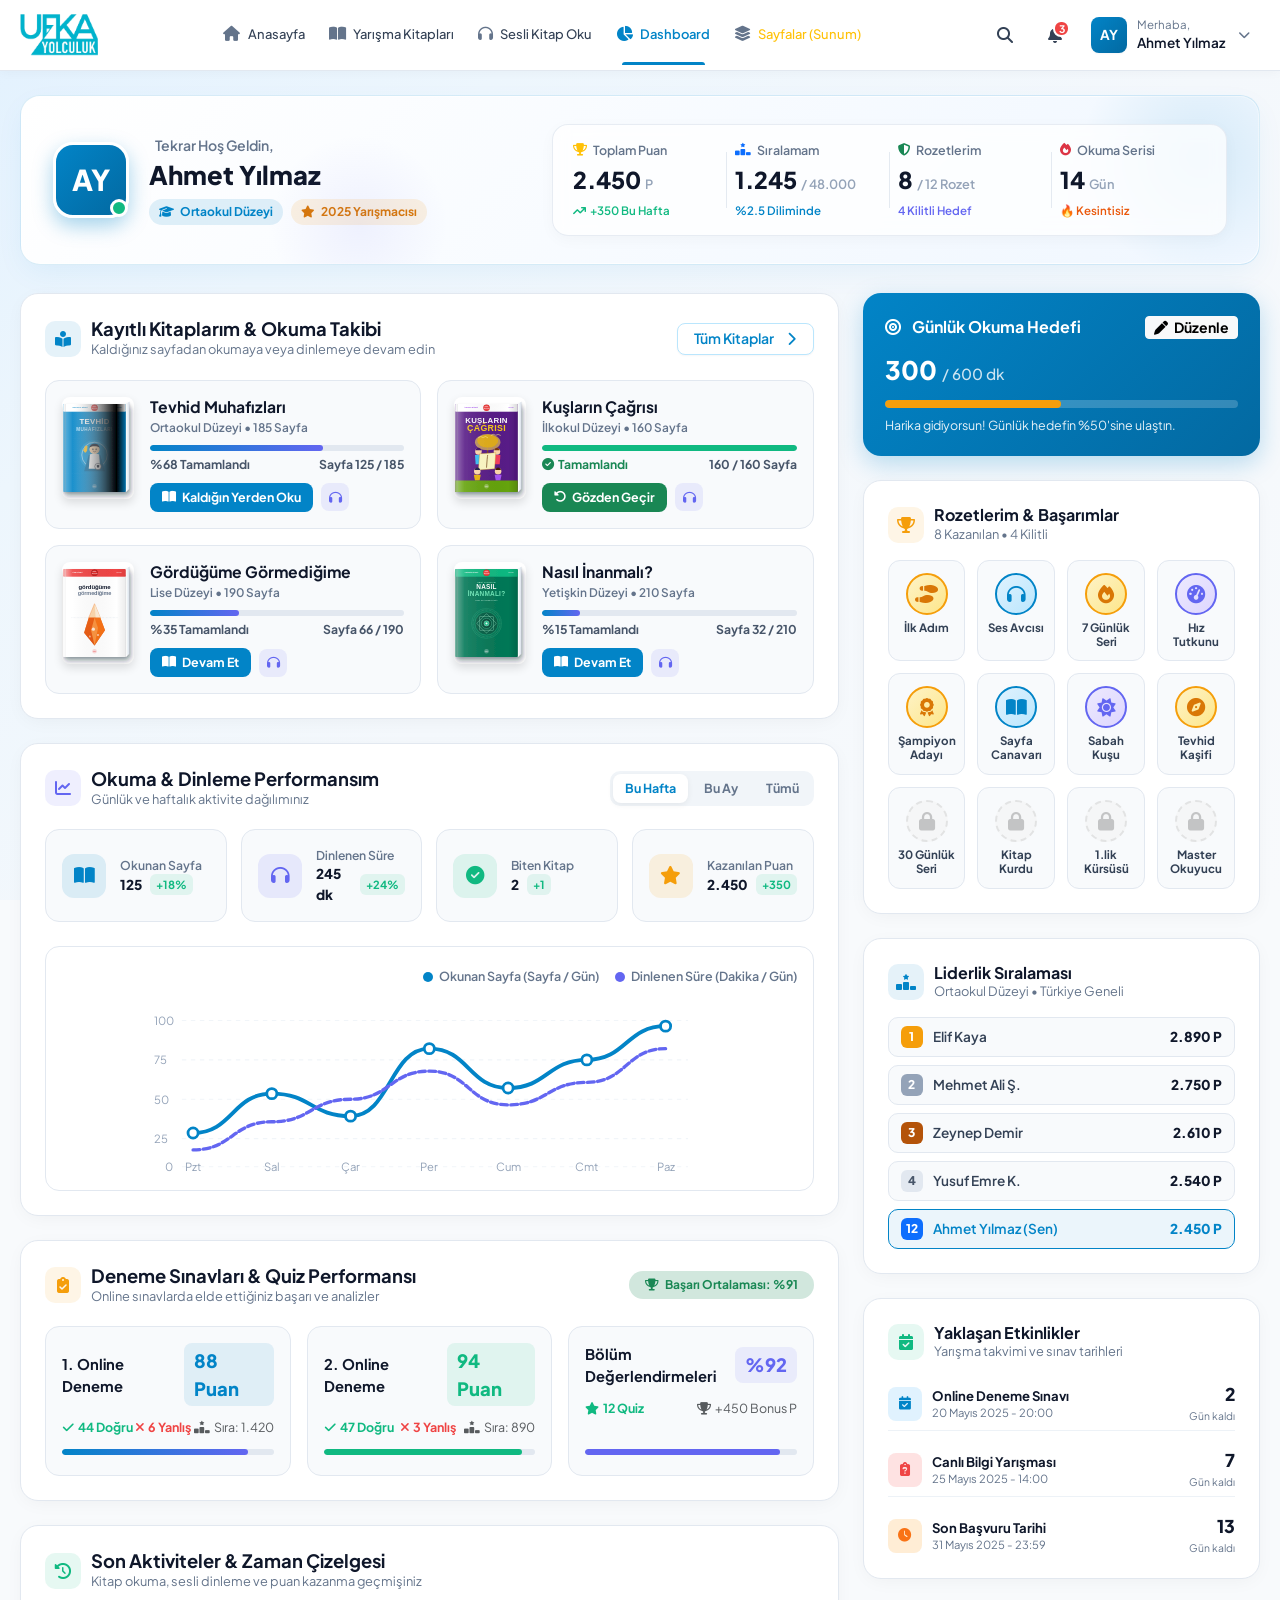
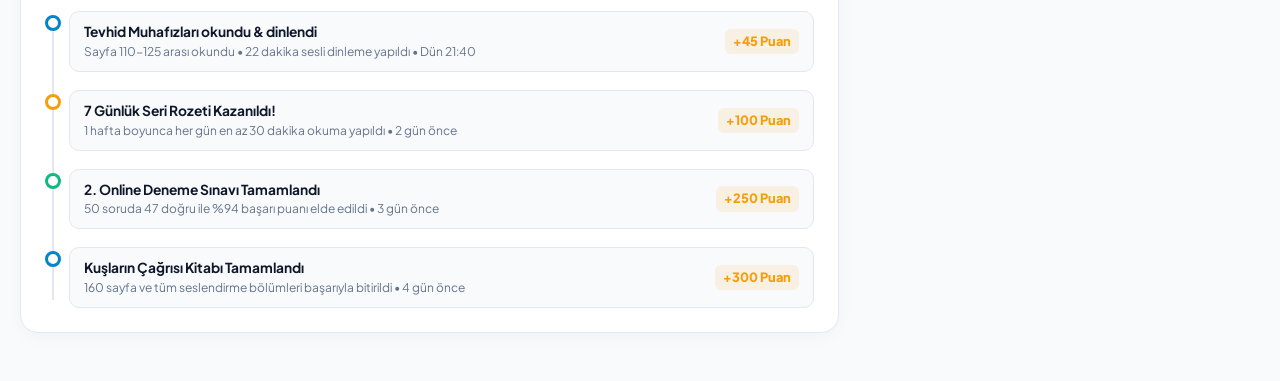
==== dashboard.html @ a6db09f2 "feat: Ufka Yolculuk Kitap Okuma ve Sinav Portali Initial Commit" ====
<!DOCTYPE html>
<html lang="tr">

<head>
  <meta charset="UTF-8">
  <meta name="viewport" content="width=device-width, initial-scale=1.0">
  <title>Üye Dashboard & Okuma İstatistikleri - Ufka Yolculuk</title>
  <meta name="description"
    content="Ufka Yolculuk kişisel okuma istatistikleri, kitap ilerlemeleri, sesli dinleme süreleri, rozetler ve sınav sonuçları paneli.">

  <!-- Google Fonts: Plus Jakarta Sans -->
  <link rel="preconnect" href="https://fonts.googleapis.com">
  <link rel="preconnect" href="https://fonts.gstatic.com" crossorigin>
  <link
    href="https://fonts.googleapis.com/css2?family=Plus+Jakarta+Sans:ital,wght@0,300;0,400;0,500;0,600;0,700;0,800;1,400;1,600;1,700&display=swap"
    rel="stylesheet">

  <!-- Bootstrap 5.3 CSS -->
  <link rel="stylesheet" href="assets/css/bootstrap.min.css">

  <!-- Font Awesome 6 Pro/Free -->
  <link rel="stylesheet" href="assets/vendor/fontawesome/css/all.min.css">

  <!-- Ana Stil & Dashboard Özel Stili -->
  <link rel="stylesheet" href="assets/css/style.css?v=3.5">
  <link rel="stylesheet" href="assets/css/dashboard.css?v=3.5">
</head>

<body class="dashboard-body">

  <!-- =========================================================================
       Üst Navigasyon Menüsü (Header / Navbar)
       ========================================================================= -->
  <header class="portal-navbar">
    <div class="container-portal">
      <div class="d-flex align-items-center justify-content-between">

        <!-- Sol: Logo -->
        <a href="home.html" class="brand-logo-wrap" title="Ufka Yolculuk Anasayfa">
          <img src="assets/images/logo.png" alt="Ufka Yolculuk Logo" class="brand-logo-img">
        </a>

        <!-- Orta: Ana Menü Linkleri -->
        <nav class="d-none d-lg-block">
          <ul class="nav-menu-list">
            <li class="nav-menu-item">
              <a href="home.html" class="nav-link-custom">
                <i class="fa-solid fa-house"></i>
                <span>Anasayfa</span>
              </a>
            </li>
            <li class="nav-menu-item">
              <a href="kitaplar.html" class="nav-link-custom">
                <i class="fa-solid fa-book-open"></i>
                <span>Yarışma Kitapları</span>
              </a>
            </li>
            <li class="nav-menu-item">
              <a href="kitap-oku.html?book=tevhid-muhafizlari&page=5" class="nav-link-custom">
                <i class="fa-solid fa-headphones"></i>
                <span>Sesli Kitap Oku</span>
              </a>
            </li>
            <li class="nav-menu-item">
              <a href="dashboard.html" class="nav-link-custom active">
                <i class="fa-solid fa-chart-pie"></i>
                <span>Dashboard</span>
              </a>
            </li>
            <li class="nav-menu-item">
              <a href="index.html" class="nav-link-custom text-warning">
                <i class="fa-solid fa-layer-group"></i>
                <span>Sayfalar (Sunum)</span>
              </a>
            </li>
          </ul>
        </nav>

        <!-- Sağ: Arama, Bildirim ve Kullanıcı Dropdown Menüleri -->
        <div class="nav-actions">
          <button type="button" class="icon-action-btn" id="navSearchTrigger" title="Arama Yap (Ctrl+K)" aria-expanded="false">
            <i class="fa-solid fa-magnifying-glass"></i>
          </button>

          <!-- Bildirimler Açılır Menüsü -->
          <div class="nav-dropdown-wrapper" id="notifDropdownWrap">
            <button type="button" class="icon-action-btn" id="notificationBtn" title="Bildirimler"
              aria-expanded="false">
              <i class="fa-solid fa-bell"></i>
              <span class="notification-badge" id="notifCountBadge">3</span>
            </button>

            <div class="portal-popover-menu notif-popover-menu" id="notifDropdownMenu">
              <div class="popover-header">
                <div class="d-flex align-items-center gap-2">
                  <span class="popover-title">Bildirimler</span>
                  <span class="badge-popover-count" id="notifUnreadPill">3 Yeni</span>
                </div>
                <button type="button" class="btn-popover-text" id="markAllNotifsRead">Tümünü Okundu Say</button>
              </div>

              <div class="popover-body-scroll">
                <div class="notif-item-row unread">
                  <div class="notif-item-icon bg-primary-subtle text-primary">
                    <i class="fa-solid fa-headphones"></i>
                  </div>
                  <div class="notif-item-content">
                    <div class="notif-item-title">Yeni Sesli Kitap Eklendi</div>
                    <div class="notif-item-text">"Tevhid Muhafızları" 163MB tam sesli okuması hazırlandı.</div>
                    <div class="notif-item-time"><i class="fa-regular fa-clock me-1"></i>10 dakika önce</div>
                  </div>
                  <div class="notif-unread-dot"></div>
                </div>

                <div class="notif-item-row unread">
                  <div class="notif-item-icon bg-warning-subtle text-warning">
                    <i class="fa-solid fa-trophy"></i>
                  </div>
                  <div class="notif-item-content">
                    <div class="notif-item-title">Tebrikler! Rozet Kazandınız</div>
                    <div class="notif-item-text">7 Günlük Okuma Serisi tamamlandı (+100 Puan).</div>
                    <div class="notif-item-time"><i class="fa-regular fa-clock me-1"></i>2 saat önce</div>
                  </div>
                  <div class="notif-unread-dot"></div>
                </div>

                <div class="notif-item-row unread">
                  <div class="notif-item-icon bg-success-subtle text-success">
                    <i class="fa-solid fa-calendar-check"></i>
                  </div>
                  <div class="notif-item-content">
                    <div class="notif-item-title">Deneme Sınavı Hatırlatması</div>
                    <div class="notif-item-text">Online deneme sınavına 2 gün kaldı!</div>
                    <div class="notif-item-time"><i class="fa-regular fa-clock me-1"></i>1 gün önce</div>
                  </div>
                  <div class="notif-unread-dot"></div>
                </div>
              </div>

              <div class="popover-footer">
                <a href="#" class="popover-footer-link">
                  <span>Tüm Bildirimleri Görüntüle</span>
                  <i class="fa-solid fa-chevron-right ms-1"></i>
                </a>
              </div>
            </div>
          </div>

          <!-- Kullanıcı Profil Menüsü -->
          <div class="nav-dropdown-wrapper" id="userProfileDropdownWrap">
            <button type="button" class="user-nav-dropdown cursor-pointer" id="userNavDropdownBtn"
              title="Kullanıcı Menüsü" aria-expanded="false">
              <div class="user-initial-avatar" title="Ahmet Yılmaz">AY</div>
              <div class="user-nav-text d-none d-sm-block">
                <span class="user-nav-greeting">Merhaba,</span>
                <span class="user-nav-name">Ahmet Yılmaz</span>
              </div>
              <i class="fa-solid fa-chevron-down user-nav-chevron ms-1 d-none d-sm-inline-block"></i>
            </button>

            <div class="portal-popover-menu profile-popover-menu" id="userProfileDropdownMenu">
              <div class="profile-popover-header">
                <div class="user-avatar-large user-initial-avatar"
                  style="width: 44px; height: 44px; min-width: 44px; font-size: 1rem; background: linear-gradient(135deg, #0284c7 0%, #0369a1 100%);">
                  AY</div>
                <div class="profile-popover-user-info">
                  <div class="profile-popover-name">Ahmet Yılmaz</div>
                  <div class="profile-popover-email">ahmet.yilmaz@ufkayolculuk.com</div>
                  <span class="badge bg-primary-subtle text-primary rounded-pill mt-1"
                    style="font-size: 0.65rem; font-weight: 700; padding: 0.2rem 0.55rem;">Katılımcı (2025)</span>
                </div>
              </div>

              <div class="popover-divider"></div>

              <div class="profile-popover-menu-list">
                <a href="dashboard.html" class="profile-menu-item active">
                  <i class="fa-solid fa-chart-pie menu-icon text-primary"></i>
                  <span>İstatistiklerim & Dashboard</span>
                </a>
                <a href="#rozetler" class="profile-menu-item">
                  <i class="fa-solid fa-trophy menu-icon text-warning"></i>
                  <span>Puanlarım & Rozetlerim</span>
                  <span class="badge bg-warning-subtle text-dark ms-auto"
                    style="font-size: 0.68rem; font-weight: 700;">2.450 P</span>
                </a>
                <a href="index.html#kitaplar" class="profile-menu-item">
                  <i class="fa-solid fa-bookmark menu-icon text-primary"></i>
                  <span>Kayıtlı Kitaplar</span>
                </a>
                <a href="#" class="profile-menu-item">
                  <i class="fa-solid fa-gear menu-icon"></i>
                  <span>Hesap Ayarları</span>
                </a>
              </div>

              <div class="popover-divider"></div>

              <a href="#" class="profile-menu-item logout-item text-danger">
                <i class="fa-solid fa-arrow-right-from-bracket menu-icon text-danger"></i>
                <span>Çıkış Yap</span>
              </a>
            </div>
          </div>

        </div>

      </div>
    </div>
  </header>

  <!-- =========================================================================
       Dashboard Ana Gövde
       ========================================================================= -->
  <main class="py-4">
    <div class="container-portal">

      <!-- 1. Hero Profil Karşılama Kartı -->
      <section class="dashboard-hero-card">
        <div class="row align-items-center g-4">

          <!-- Sol: Kullanıcı Profil Başlığı -->
          <div class="col-lg-5">
            <div class="dash-user-profile-wrap">
              <div class="dash-avatar-large">
                <span>AY</span>
                <span class="dash-avatar-online-dot" title="Aktif Kullanıcı"></span>
              </div>
              <div class="dash-user-titles">
                <span class="dash-user-greeting">
                  <i class="fa-regular fa-hand-wave text-warning"></i>
                  <span>Tekrar Hoş Geldin,</span>
                </span>
                <h1 class="dash-user-name">Ahmet Yılmaz</h1>
                <div class="dash-user-tags-row">
                  <span class="dash-tag-pill blue">
                    <i class="fa-solid fa-graduation-cap me-1"></i> Ortaokul Düzeyi
                  </span>
                  <span class="dash-tag-pill gold">
                    <i class="fa-solid fa-star me-1"></i> 2025 Yarışmacısı
                  </span>
                </div>
              </div>
            </div>
          </div>

          <!-- Sağ: 4'lü Hızlı Skor Kartı -->
          <div class="col-lg-7">
            <div class="dash-quick-scores-row">

              <!-- Puanım -->
              <div class="dash-score-cell">
                <span class="dash-score-label">
                  <i class="fa-solid fa-trophy text-warning"></i> Toplam Puan
                </span>
                <div class="dash-score-value">
                  <span>2.450</span> <span class="score-unit">P</span>
                </div>
                <span class="dash-score-sub"><i class="fa-solid fa-arrow-trend-up me-1"></i>+350 Bu Hafta</span>
              </div>

              <!-- Sıralamam -->
              <div class="dash-score-cell">
                <span class="dash-score-label">
                  <i class="fa-solid fa-ranking-star text-primary"></i> Sıralamam
                </span>
                <div class="dash-score-value">
                  <span>1.245</span> <span class="score-unit">/ 48.000</span>
                </div>
                <span class="dash-score-sub" style="color: #0284c7;">%2.5 Diliminde</span>
              </div>

              <!-- Rozetlerim -->
              <div class="dash-score-cell">
                <span class="dash-score-label">
                  <i class="fa-solid fa-shield-halved text-success"></i> Rozetlerim
                </span>
                <div class="dash-score-value">
                  <span>8</span> <span class="score-unit">/ 12 Rozet</span>
                </div>
                <span class="dash-score-sub" style="color: #6366f1;">4 Kilitli Hedef</span>
              </div>

              <!-- Günlük Seri -->
              <div class="dash-score-cell">
                <span class="dash-score-label">
                  <i class="fa-solid fa-fire text-danger"></i> Okuma Serisi
                </span>
                <div class="dash-score-value">
                  <span>14</span> <span class="score-unit">Gün</span>
                </div>
                <span class="dash-score-sub" style="color: #ea580c;">🔥 Kesintisiz</span>
              </div>

            </div>
          </div>

        </div>
      </section>

      <!-- 2. İki Sütunlu Dashboard Grid Düzeni -->
      <div class="row g-4">

        <!-- =====================================================================
             SOL SÜTUN: Kitap İlerlemeleri, Detaylı Aktivite Grafiği, Sınav Sonuçları
             ===================================================================== -->
        <div class="col-lg-8">

          <!-- 1. Devam Eden Kitaplarım & İlerleme Takibi -->
          <section class="dashboard-card">
            <div class="dash-card-header">
              <div class="dash-card-title-wrap">
                <div class="dash-card-icon blue">
                  <i class="fa-solid fa-book-open-reader"></i>
                </div>
                <div>
                  <h2 class="dash-card-heading">Kayıtlı Kitaplarım & Okuma Takibi</h2>
                  <p class="dash-card-sub">Kaldığınız sayfadan okumaya veya dinlemeye devam edin</p>
                </div>
              </div>
              <a href="index.html#kitaplar" class="btn-outline-hero py-1 px-3 fs-7">
                <span>Tüm Kitaplar</span>
                <i class="fa-solid fa-chevron-right ms-1"></i>
              </a>
            </div>

            <div class="dash-books-grid">

              <!-- Kitap 1: Tevhid Muhafızları (Aktif & Devam Ediyor) -->
              <div class="dash-book-progress-card">
                <div class="dash-book-cover-wrap">
                  <img src="assets/images/books/book-tevhid-muhafizlari.svg" alt="Tevhid Muhafızları">
                </div>
                <div class="dash-book-details">
                  <div>
                    <h3 class="dash-book-title">Tevhid Muhafızları</h3>
                    <div class="dash-book-level">Ortaokul Düzeyi • 185 Sayfa</div>
                  </div>
                  <div>
                    <div class="dash-book-progress-track">
                      <div class="dash-book-progress-fill" style="width: 68%;"></div>
                    </div>
                    <div class="dash-book-progress-meta">
                      <span>%68 Tamamlandı</span>
                      <span>Sayfa 125 / 185</span>
                    </div>
                    <div class="dash-book-actions-row">
                      <a href="kitap-oku.html?book=tevhid-muhafizlari&page=125" class="btn-dash-read"
                        title="Kaldığın Yerden Oku">
                        <i class="fa-solid fa-book-open"></i> <span>Kaldığın Yerden Oku</span>
                      </a>
                      <a href="kitap-oku.html?book=tevhid-muhafizlari&page=125" class="btn-dash-listen"
                        title="Sesli Dinle">
                        <i class="fa-solid fa-headphones"></i>
                      </a>
                    </div>
                  </div>
                </div>
              </div>

              <!-- Kitap 2: Kuşların Çağrısı (Tamamlandı) -->
              <div class="dash-book-progress-card">
                <div class="dash-book-cover-wrap">
                  <img src="assets/images/books/book-kuslarin-cagrisi.svg" alt="Kuşların Çağrısı">
                </div>
                <div class="dash-book-details">
                  <div>
                    <h3 class="dash-book-title">Kuşların Çağrısı</h3>
                    <div class="dash-book-level">İlkokul Düzeyi • 160 Sayfa</div>
                  </div>
                  <div>
                    <div class="dash-book-progress-track">
                      <div class="dash-book-progress-fill green" style="width: 100%;"></div>
                    </div>
                    <div class="dash-book-progress-meta">
                      <span class="text-success fw-bold"><i class="fa-solid fa-circle-check me-1"></i>Tamamlandı</span>
                      <span>160 / 160 Sayfa</span>
                    </div>
                    <div class="dash-book-actions-row">
                      <a href="kitap-oku.html?book=kuslarin-cagrisi&page=1" class="btn-dash-read bg-success"
                        title="Tekrar Oku">
                        <i class="fa-solid fa-rotate-left"></i> <span>Gözden Geçir</span>
                      </a>
                      <a href="kitap-oku.html?book=kuslarin-cagrisi&page=1" class="btn-dash-listen" title="Sesli Dinle">
                        <i class="fa-solid fa-headphones"></i>
                      </a>
                    </div>
                  </div>
                </div>
              </div>

              <!-- Kitap 3: Gördüğüme Görmediğime (%35) -->
              <div class="dash-book-progress-card">
                <div class="dash-book-cover-wrap">
                  <img src="assets/images/books/book-gordugume-gormedigime.svg" alt="Gördüğüme Görmediğime">
                </div>
                <div class="dash-book-details">
                  <div>
                    <h3 class="dash-book-title">Gördüğüme Görmediğime</h3>
                    <div class="dash-book-level">Lise Düzeyi • 190 Sayfa</div>
                  </div>
                  <div>
                    <div class="dash-book-progress-track">
                      <div class="dash-book-progress-fill" style="width: 35%;"></div>
                    </div>
                    <div class="dash-book-progress-meta">
                      <span>%35 Tamamlandı</span>
                      <span>Sayfa 66 / 190</span>
                    </div>
                    <div class="dash-book-actions-row">
                      <a href="kitap-oku.html?book=gordugume-gormedigime&page=66" class="btn-dash-read"
                        title="Devam Et">
                        <i class="fa-solid fa-book-open"></i> <span>Devam Et</span>
                      </a>
                      <a href="kitap-oku.html?book=gordugume-gormedigime&page=66" class="btn-dash-listen"
                        title="Sesli Dinle">
                        <i class="fa-solid fa-headphones"></i>
                      </a>
                    </div>
                  </div>
                </div>
              </div>

              <!-- Kitap 4: Nasıl İnanmalı? (%15) -->
              <div class="dash-book-progress-card">
                <div class="dash-book-cover-wrap">
                  <img src="assets/images/books/book-nasil-inanmali.svg" alt="Nasıl İnanmalı?">
                </div>
                <div class="dash-book-details">
                  <div>
                    <h3 class="dash-book-title">Nasıl İnanmalı?</h3>
                    <div class="dash-book-level">Yetişkin Düzeyi • 210 Sayfa</div>
                  </div>
                  <div>
                    <div class="dash-book-progress-track">
                      <div class="dash-book-progress-fill" style="width: 15%;"></div>
                    </div>
                    <div class="dash-book-progress-meta">
                      <span>%15 Tamamlandı</span>
                      <span>Sayfa 32 / 210</span>
                    </div>
                    <div class="dash-book-actions-row">
                      <a href="kitap-oku.html?book=nasil-inanmali&page=32" class="btn-dash-read" title="Okumaya Başla">
                        <i class="fa-solid fa-book-open"></i> <span>Devam Et</span>
                      </a>
                      <a href="kitap-oku.html?book=nasil-inanmali&page=32" class="btn-dash-listen" title="Sesli Dinle">
                        <i class="fa-solid fa-headphones"></i>
                      </a>
                    </div>
                  </div>
                </div>
              </div>

            </div>
          </section>

          <!-- 2. Detaylı Aktivite Grafiği & İstatistik Metrikleri -->
          <section class="dashboard-card">
            <div class="dash-card-header">
              <div class="dash-card-title-wrap">
                <div class="dash-card-icon purple">
                  <i class="fa-solid fa-chart-line"></i>
                </div>
                <div>
                  <h2 class="dash-card-heading">Okuma & Dinleme Performansım</h2>
                  <p class="dash-card-sub">Günlük ve haftalık aktivite dağılımınız</p>
                </div>
              </div>

              <!-- Filtre Sekmeleri -->
              <div class="dash-filter-tabs">
                <button type="button" class="dash-tab-btn active" data-filter="week">Bu Hafta</button>
                <button type="button" class="dash-tab-btn" data-filter="month">Bu Ay</button>
                <button type="button" class="dash-tab-btn" data-filter="all">Tümü</button>
              </div>
            </div>

            <!-- 4'lü Metrik Kartları -->
            <div class="dash-metrics-grid">

              <!-- Okunan Sayfa -->
              <div class="dash-metric-card">
                <div class="dash-metric-icon-box blue">
                  <i class="fa-solid fa-book-open"></i>
                </div>
                <div class="dash-metric-body">
                  <span class="dash-metric-title">Okunan Sayfa</span>
                  <div class="dash-metric-num-row">
                    <span class="dash-metric-num" id="statMetricPage">125</span>
                    <span class="dash-metric-growth">+18%</span>
                  </div>
                </div>
              </div>

              <!-- Dinlenen Süre -->
              <div class="dash-metric-card">
                <div class="dash-metric-icon-box purple">
                  <i class="fa-solid fa-headphones"></i>
                </div>
                <div class="dash-metric-body">
                  <span class="dash-metric-title">Dinlenen Süre</span>
                  <div class="dash-metric-num-row">
                    <span class="dash-metric-num" id="statMetricAudio">245 dk</span>
                    <span class="dash-metric-growth">+24%</span>
                  </div>
                </div>
              </div>

              <!-- Tamamlanan Kitap -->
              <div class="dash-metric-card">
                <div class="dash-metric-icon-box green">
                  <i class="fa-solid fa-circle-check"></i>
                </div>
                <div class="dash-metric-body">
                  <span class="dash-metric-title">Biten Kitap</span>
                  <div class="dash-metric-num-row">
                    <span class="dash-metric-num" id="statMetricBook">2</span>
                    <span class="dash-metric-growth">+1</span>
                  </div>
                </div>
              </div>

              <!-- Kazanılan Puan -->
              <div class="dash-metric-card">
                <div class="dash-metric-icon-box gold">
                  <i class="fa-solid fa-star"></i>
                </div>
                <div class="dash-metric-body">
                  <span class="dash-metric-title">Kazanılan Puan</span>
                  <div class="dash-metric-num-row">
                    <span class="dash-metric-num" id="statMetricPoint">2.450</span>
                    <span class="dash-metric-growth">+350</span>
                  </div>
                </div>
              </div>

            </div>

            <!-- İnteraktif SVG Bezier Eğri Grafiği -->
            <div class="dash-chart-wrapper">
              <div class="dash-chart-legend">
                <div class="dash-legend-item">
                  <span class="dash-legend-dot blue"></span>
                  <span>Okunan Sayfa (Sayfa / Gün)</span>
                </div>
                <div class="dash-legend-item">
                  <span class="dash-legend-dot purple"></span>
                  <span>Dinlenen Süre (Dakika / Gün)</span>
                </div>
              </div>

              <!-- Tooltip Açılır Baloncuğu -->
              <div class="chart-tooltip-popup" id="chartTooltip"></div>

              <svg class="dash-svg-chart" viewBox="0 0 520 160">
                <!-- Yatay Kılavuz Çizgileri -->
                <line x1="40" y1="20" x2="490" y2="20" class="dash-chart-grid" />
                <text x="15" y="24" class="dash-chart-axis-text">100</text>

                <line x1="40" y1="55" x2="490" y2="55" class="dash-chart-grid" />
                <text x="15" y="59" class="dash-chart-axis-text">75</text>

                <line x1="40" y1="90" x2="490" y2="90" class="dash-chart-grid" />
                <text x="15" y="94" class="dash-chart-axis-text">50</text>

                <line x1="40" y1="125" x2="490" y2="125" class="dash-chart-grid" />
                <text x="15" y="129" class="dash-chart-axis-text">25</text>

                <line x1="40" y1="150" x2="490" y2="150" class="dash-chart-grid" />
                <text x="25" y="154" class="dash-chart-axis-text">0</text>

                <!-- Mavi Çizgi (Okuma Eğrisi) -->
                <path id="chartBluePath"
                  d="M 50 120 C 85 120, 85 85, 120 85 C 155 85, 155 105, 190 105 C 225 105, 225 45, 260 45 C 295 45, 295 80, 330 80 C 365 80, 365 55, 400 55 C 435 55, 435 25, 470 25"
                  class="dash-chart-line-blue" />

                <!-- Mor Çizgi (Dinleme Eğrisi) -->
                <path id="chartPurplePath"
                  d="M 50 135 C 85 135, 85 110, 120 110 C 155 110, 155 90, 190 90 C 225 90, 225 65, 260 65 C 295 65, 295 95, 330 95 C 365 95, 365 75, 400 75 C 435 75, 435 45, 470 45"
                  class="dash-chart-line-purple" />

                <!-- İnteraktif Veri Noktaları -->
                <g id="chartDotsGroup">
                  <circle cx="50" cy="120" class="dash-chart-dot" data-info="Pzt: 12 sf / 20 dk"></circle>
                  <circle cx="120" cy="85" class="dash-chart-dot" data-info="Sal: 25 sf / 35 dk"></circle>
                  <circle cx="190" cy="105" class="dash-chart-dot" data-info="Çar: 18 sf / 45 dk"></circle>
                  <circle cx="260" cy="45" class="dash-chart-dot" data-info="Per: 40 sf / 60 dk"></circle>
                  <circle cx="330" cy="80" class="dash-chart-dot" data-info="Cum: 28 sf / 30 dk"></circle>
                  <circle cx="400" cy="55" class="dash-chart-dot" data-info="Cmt: 36 sf / 50 dk"></circle>
                  <circle cx="470" cy="25" class="dash-chart-dot" data-info="Paz: 52 sf / 85 dk"></circle>
                </g>

                <!-- Gün İsimleri -->
                <text x="50" y="154" class="dash-chart-axis-text" text-anchor="middle">Pzt</text>
                <text x="120" y="154" class="dash-chart-axis-text" text-anchor="middle">Sal</text>
                <text x="190" y="154" class="dash-chart-axis-text" text-anchor="middle">Çar</text>
                <text x="260" y="154" class="dash-chart-axis-text" text-anchor="middle">Per</text>
                <text x="330" y="154" class="dash-chart-axis-text" text-anchor="middle">Cum</text>
                <text x="400" y="154" class="dash-chart-axis-text" text-anchor="middle">Cmt</text>
                <text x="470" y="154" class="dash-chart-axis-text" text-anchor="middle">Paz</text>
              </svg>
            </div>

          </section>

          <!-- 3. Sınav & Quiz Performansı -->
          <section class="dashboard-card">
            <div class="dash-card-header">
              <div class="dash-card-title-wrap">
                <div class="dash-card-icon gold">
                  <i class="fa-solid fa-clipboard-check"></i>
                </div>
                <div>
                  <h2 class="dash-card-heading">Deneme Sınavları & Quiz Performansı</h2>
                  <p class="dash-card-sub">Online sınavlarda elde ettiğiniz başarı ve analizler</p>
                </div>
              </div>
              <span class="badge bg-success-subtle text-success fs-7 fw-bold px-3 py-2 rounded-pill">
                <i class="fa-solid fa-trophy me-1"></i> Başarı Ortalaması: %91
              </span>
            </div>

            <div class="dash-exam-cards-row">

              <!-- Sınav 1 -->
              <div class="dash-exam-item-card">
                <div>
                  <div class="dash-exam-header">
                    <span class="dash-exam-title">1. Online Deneme</span>
                    <span class="dash-exam-score-badge">88 Puan</span>
                  </div>
                  <div class="dash-exam-stats-list">
                    <span class="stat-correct"><i class="fa-solid fa-check me-1"></i>44 Doğru</span>
                    <span class="stat-wrong"><i class="fa-solid fa-xmark me-1"></i>6 Yanlış</span>
                    <span class="text-muted"><i class="fa-solid fa-ranking-star me-1"></i>Sıra: 1.420</span>
                  </div>
                </div>
                <div class="dash-book-progress-track">
                  <div class="dash-book-progress-fill" style="width: 88%;"></div>
                </div>
              </div>

              <!-- Sınav 2 -->
              <div class="dash-exam-item-card">
                <div>
                  <div class="dash-exam-header">
                    <span class="dash-exam-title">2. Online Deneme</span>
                    <span class="dash-exam-score-badge" style="color: #10b981; background: rgba(16, 185, 129, 0.1);">94
                      Puan</span>
                  </div>
                  <div class="dash-exam-stats-list">
                    <span class="stat-correct"><i class="fa-solid fa-check me-1"></i>47 Doğru</span>
                    <span class="stat-wrong"><i class="fa-solid fa-xmark me-1"></i>3 Yanlış</span>
                    <span class="text-muted"><i class="fa-solid fa-ranking-star me-1"></i>Sıra: 890</span>
                  </div>
                </div>
                <div class="dash-book-progress-track">
                  <div class="dash-book-progress-fill green" style="width: 94%;"></div>
                </div>
              </div>

              <!-- Quizler -->
              <div class="dash-exam-item-card">
                <div>
                  <div class="dash-exam-header">
                    <span class="dash-exam-title">Bölüm Değerlendirmeleri</span>
                    <span class="dash-exam-score-badge"
                      style="color: #6366f1; background: rgba(99, 102, 241, 0.1);">%92</span>
                  </div>
                  <div class="dash-exam-stats-list">
                    <span class="stat-correct"><i class="fa-solid fa-star me-1"></i>12 Quiz</span>
                    <span class="text-muted"><i class="fa-solid fa-trophy me-1"></i>+450 Bonus P</span>
                  </div>
                </div>
                <div class="dash-book-progress-track">
                  <div class="dash-book-progress-fill" style="width: 92%; background: #6366f1;"></div>
                </div>
              </div>

            </div>
          </section>

          <!-- 4. Son Aktiviteler Zaman Çizelgesi -->
          <section class="dashboard-card">
            <div class="dash-card-header">
              <div class="dash-card-title-wrap">
                <div class="dash-card-icon green">
                  <i class="fa-solid fa-clock-rotate-left"></i>
                </div>
                <div>
                  <h2 class="dash-card-heading">Son Aktiviteler & Zaman Çizelgesi</h2>
                  <p class="dash-card-sub">Kitap okuma, sesli dinleme ve puan kazanma geçmişiniz</p>
                </div>
              </div>
            </div>

            <div class="dash-timeline-list">

              <!-- Aktivite 1 -->
              <div class="dash-timeline-item">
                <span class="dash-timeline-dot"></span>
                <div class="dash-timeline-content">
                  <div>
                    <div class="dash-timeline-title">Tevhid Muhafızları okundu & dinlendi</div>
                    <div class="dash-timeline-sub">Sayfa 110-125 arası okundu • 22 dakika sesli dinleme yapıldı • Dün
                      21:40</div>
                  </div>
                  <span class="dash-timeline-points">+45 Puan</span>
                </div>
              </div>

              <!-- Aktivite 2 -->
              <div class="dash-timeline-item">
                <span class="dash-timeline-dot gold"></span>
                <div class="dash-timeline-content">
                  <div>
                    <div class="dash-timeline-title">7 Günlük Seri Rozeti Kazanıldı!</div>
                    <div class="dash-timeline-sub">1 hafta boyunca her gün en az 30 dakika okuma yapıldı • 2 gün önce
                    </div>
                  </div>
                  <span class="dash-timeline-points">+100 Puan</span>
                </div>
              </div>

              <!-- Aktivite 3 -->
              <div class="dash-timeline-item">
                <span class="dash-timeline-dot green"></span>
                <div class="dash-timeline-content">
                  <div>
                    <div class="dash-timeline-title">2. Online Deneme Sınavı Tamamlandı</div>
                    <div class="dash-timeline-sub">50 soruda 47 doğru ile %94 başarı puanı elde edildi • 3 gün önce
                    </div>
                  </div>
                  <span class="dash-timeline-points">+250 Puan</span>
                </div>
              </div>

              <!-- Aktivite 4 -->
              <div class="dash-timeline-item">
                <span class="dash-timeline-dot"></span>
                <div class="dash-timeline-content">
                  <div>
                    <div class="dash-timeline-title">Kuşların Çağrısı Kitabı Tamamlandı</div>
                    <div class="dash-timeline-sub">160 sayfa ve tüm seslendirme bölümleri başarıyla bitirildi • 4 gün
                      önce</div>
                  </div>
                  <span class="dash-timeline-points">+300 Puan</span>
                </div>
              </div>

            </div>
          </section>

        </div>


        <!-- =====================================================================
             SAĞ SÜTUN: Günlük Hedef, Rozetler Galerisi, Liderlik & Etkinlikler
             ===================================================================== -->
        <div class="col-lg-4">

          <!-- 1. Günlük Okuma Hedefi Kartı -->
          <div class="dash-daily-goal-card">
            <div class="dash-goal-header">
              <span class="dash-goal-title">
                <i class="fa-solid fa-bullseye me-2"></i> Günlük Okuma Hedefi
              </span>
              <button type="button" class="btn btn-sm btn-light py-0 px-2 fs-8 fw-bold" id="btnEditGoal"
                title="Hedefi Düzenle">
                <i class="fa-solid fa-pen me-1"></i> Düzenle
              </button>
            </div>

            <div class="dash-goal-nums" id="dashGoalNums">
              300 <span>/ 600 dk</span>
            </div>

            <div class="dash-goal-track">
              <div class="dash-goal-fill" id="dashGoalFill" style="width: 50%;"></div>
            </div>

            <p class="dash-goal-info" id="dashGoalInfo">
              Harika gidiyorsun! Günlük hedefin %50'sine ulaştın.
            </p>
          </div>

          <!-- 2. Kazanılan & Kilitli Rozetler Koleksiyonu -->
          <section class="dashboard-card" id="rozetler">
            <div class="dash-card-header mb-3">
              <div class="dash-card-title-wrap">
                <div class="dash-card-icon gold">
                  <i class="fa-solid fa-trophy"></i>
                </div>
                <div>
                  <h3 class="dash-card-heading fs-6">Rozetlerim & Başarımlar</h3>
                  <p class="dash-card-sub fs-8">8 Kazanılan • 4 Kilitli</p>
                </div>
              </div>
            </div>

            <div class="dash-badges-grid">

              <!-- Rozet 1 -->
              <div class="dash-badge-item" data-badge-name="İlk Adım"
                data-badge-desc="Ufka Yolculuk portalına kayıt olup ilk kitabı okumaya başladın."
                data-badge-date="12 Ekim 2024" data-badge-points="+50 Puan">
                <div class="dash-badge-icon-box gold">
                  <i class="fa-solid fa-shoe-prints"></i>
                </div>
                <span class="dash-badge-name">İlk Adım</span>
              </div>

              <!-- Rozet 2 -->
              <div class="dash-badge-item" data-badge-name="Ses Avcısı"
                data-badge-desc="100 dakikanın üzerinde sesli kitap dinlemesi gerçekleştirdin."
                data-badge-date="20 Ekim 2024" data-badge-points="+100 Puan">
                <div class="dash-badge-icon-box blue">
                  <i class="fa-solid fa-headphones"></i>
                </div>
                <span class="dash-badge-name">Ses Avcısı</span>
              </div>

              <!-- Rozet 3 -->
              <div class="dash-badge-item" data-badge-name="7 Günlük Seri"
                data-badge-desc="1 hafta boyunca kesintisiz her gün kitap okudun." data-badge-date="28 Ekim 2024"
                data-badge-points="+100 Puan">
                <div class="dash-badge-icon-box gold">
                  <i class="fa-solid fa-fire"></i>
                </div>
                <span class="dash-badge-name">7 Günlük Seri</span>
              </div>

              <!-- Rozet 4 -->
              <div class="dash-badge-item" data-badge-name="Hız Tutkunu"
                data-badge-desc="Kitabı 1.5x ve üzeri hızda dinleme deneyimi yaşadın." data-badge-date="2 Kasım 2024"
                data-badge-points="+50 Puan">
                <div class="dash-badge-icon-box purple">
                  <i class="fa-solid fa-gauge-high"></i>
                </div>
                <span class="dash-badge-name">Hız Tutkunu</span>
              </div>

              <!-- Rozet 5 -->
              <div class="dash-badge-item" data-badge-name="Şampiyon Adayı"
                data-badge-desc="Online deneme sınavında %90 üzeri başarı gösterdin." data-badge-date="10 Kasım 2024"
                data-badge-points="+150 Puan">
                <div class="dash-badge-icon-box gold">
                  <i class="fa-solid fa-award"></i>
                </div>
                <span class="dash-badge-name">Şampiyon Adayı</span>
              </div>

              <!-- Rozet 6 -->
              <div class="dash-badge-item" data-badge-name="Sayfa Canavarı"
                data-badge-desc="Toplam 500 sayfanın üzerinde kitap okuma tamamladın." data-badge-date="18 Kasım 2024"
                data-badge-points="+100 Puan">
                <div class="dash-badge-icon-box blue">
                  <i class="fa-solid fa-book-open"></i>
                </div>
                <span class="dash-badge-name">Sayfa Canavarı</span>
              </div>

              <!-- Rozet 7 -->
              <div class="dash-badge-item" data-badge-name="Sabah Kuşu"
                data-badge-desc="Sabah 06:00 - 09:00 saatleri arasında okuma yaptın." data-badge-date="22 Kasım 2024"
                data-badge-points="+50 Puan">
                <div class="dash-badge-icon-box purple">
                  <i class="fa-solid fa-sun"></i>
                </div>
                <span class="dash-badge-name">Sabah Kuşu</span>
              </div>

              <!-- Rozet 8 -->
              <div class="dash-badge-item" data-badge-name="Tevhid Kaşifi"
                data-badge-desc="Tevhid Muhafızları kitabında 100 sayfayı aştın." data-badge-date="25 Kasım 2024"
                data-badge-points="+100 Puan">
                <div class="dash-badge-icon-box gold">
                  <i class="fa-solid fa-compass"></i>
                </div>
                <span class="dash-badge-name">Tevhid Kaşifi</span>
              </div>

              <!-- Kilitli 1 -->
              <div class="dash-badge-item locked" data-badge-name="30 Günlük Seri"
                data-badge-desc="1 ay boyunca kesintisiz her gün kitap oku (Şu an: 14/30 gün)."
                data-badge-points="+300 Puan">
                <div class="dash-badge-icon-box locked">
                  <i class="fa-solid fa-lock"></i>
                </div>
                <span class="dash-badge-name">30 Günlük Seri</span>
              </div>

              <!-- Kilitli 2 -->
              <div class="dash-badge-item locked" data-badge-name="Kitap Kurdu"
                data-badge-desc="Tüm yarışma kitaplarını baştan sona bitir (Şu an: 2/4 kitap)."
                data-badge-points="+500 Puan">
                <div class="dash-badge-icon-box locked">
                  <i class="fa-solid fa-lock"></i>
                </div>
                <span class="dash-badge-name">Kitap Kurdu</span>
              </div>

              <!-- Kilitli 3 -->
              <div class="dash-badge-item locked" data-badge-name="1.lik Kürsüsü"
                data-badge-desc="Türkiye genel sıralamasında ilk 100'e gir." data-badge-points="+1000 Puan">
                <div class="dash-badge-icon-box locked">
                  <i class="fa-solid fa-lock"></i>
                </div>
                <span class="dash-badge-name">1.lik Kürsüsü</span>
              </div>

              <!-- Kilitli 4 -->
              <div class="dash-badge-item locked" data-badge-name="Master Okuyucu"
                data-badge-desc="Tüm quizlerde %100 tam puan başarısına ulaş." data-badge-points="+400 Puan">
                <div class="dash-badge-icon-box locked">
                  <i class="fa-solid fa-lock"></i>
                </div>
                <span class="dash-badge-name">Master Okuyucu</span>
              </div>

            </div>
          </section>

          <!-- 3. Kategori İçi Liderlik Tablosu (Leaderboard) -->
          <section class="dashboard-card">
            <div class="dash-card-header mb-3">
              <div class="dash-card-title-wrap">
                <div class="dash-card-icon blue">
                  <i class="fa-solid fa-ranking-star"></i>
                </div>
                <div>
                  <h3 class="dash-card-heading fs-6">Liderlik Sıralaması</h3>
                  <p class="dash-card-sub fs-8">Ortaokul Düzeyi • Türkiye Geneli</p>
                </div>
              </div>
            </div>

            <div class="dash-leaderboard-list">

              <!-- 1. Sıra -->
              <div class="dash-leader-row">
                <div class="dash-leader-left">
                  <span class="dash-rank-badge gold">1</span>
                  <span>Elif Kaya</span>
                </div>
                <span class="dash-leader-points">2.890 P</span>
              </div>

              <!-- 2. Sıra -->
              <div class="dash-leader-row">
                <div class="dash-leader-left">
                  <span class="dash-rank-badge silver">2</span>
                  <span>Mehmet Ali Ş.</span>
                </div>
                <span class="dash-leader-points">2.750 P</span>
              </div>

              <!-- 3. Sıra -->
              <div class="dash-leader-row">
                <div class="dash-leader-left">
                  <span class="dash-rank-badge bronze">3</span>
                  <span>Zeynep Demir</span>
                </div>
                <span class="dash-leader-points">2.610 P</span>
              </div>

              <!-- 4. Sıra -->
              <div class="dash-leader-row">
                <div class="dash-leader-left">
                  <span class="dash-rank-badge normal">4</span>
                  <span>Yusuf Emre K.</span>
                </div>
                <span class="dash-leader-points">2.540 P</span>
              </div>

              <!-- Sen (12. Sıra) -->
              <div class="dash-leader-row self">
                <div class="dash-leader-left">
                  <span class="dash-rank-badge normal bg-primary text-white">12</span>
                  <span>Ahmet Yılmaz (Sen)</span>
                </div>
                <span class="dash-leader-points">2.450 P</span>
              </div>

            </div>
          </section>

          <!-- 4. Yaklaşan Etkinlikler & Sınavlar Geri Sayım -->
          <section class="dashboard-card" id="etkinlikler">
            <div class="dash-card-header mb-3">
              <div class="dash-card-title-wrap">
                <div class="dash-card-icon green">
                  <i class="fa-solid fa-calendar-check"></i>
                </div>
                <div>
                  <h3 class="dash-card-heading fs-6">Yaklaşan Etkinlikler</h3>
                  <p class="dash-card-sub fs-8">Yarışma takvimi ve sınav tarihleri</p>
                </div>
              </div>
            </div>

            <div class="events-items-group">

              <!-- Etkinlik 1 -->
              <div class="event-entry-item">
                <div class="event-left-details">
                  <div class="event-icon-circle blue">
                    <i class="fa-solid fa-calendar-check"></i>
                  </div>
                  <div class="event-info-text">
                    <div class="event-title-name fs-7 fw-bold">Online Deneme Sınavı</div>
                    <div class="event-datetime-sub fs-8">20 Mayıs 2025 - 20:00</div>
                  </div>
                </div>
                <div class="event-countdown-badge">
                  <span class="countdown-day-count">2</span>
                  <span class="countdown-day-label">Gün kaldı</span>
                </div>
              </div>

              <!-- Etkinlik 2 -->
              <div class="event-entry-item">
                <div class="event-left-details">
                  <div class="event-icon-circle red">
                    <i class="fa-solid fa-clipboard-question"></i>
                  </div>
                  <div class="event-info-text">
                    <div class="event-title-name fs-7 fw-bold">Canlı Bilgi Yarışması</div>
                    <div class="event-datetime-sub fs-8">25 Mayıs 2025 - 14:00</div>
                  </div>
                </div>
                <div class="event-countdown-badge">
                  <span class="countdown-day-count">7</span>
                  <span class="countdown-day-label">Gün kaldı</span>
                </div>
              </div>

              <!-- Etkinlik 3 -->
              <div class="event-entry-item">
                <div class="event-left-details">
                  <div class="event-icon-circle orange">
                    <i class="fa-solid fa-clock"></i>
                  </div>
                  <div class="event-info-text">
                    <div class="event-title-name fs-7 fw-bold">Son Başvuru Tarihi</div>
                    <div class="event-datetime-sub fs-8">31 Mayıs 2025 - 23:59</div>
                  </div>
                </div>
                <div class="event-countdown-badge">
                  <span class="countdown-day-count">13</span>
                  <span class="countdown-day-label">Gün kaldı</span>
                </div>
              </div>

            </div>
          </section>

        </div>

      </div>

    </div>
  </main>

  <!-- =========================================================================
       Modal: Rozet Detay Penceresi
       ========================================================================= -->
  <div class="modal fade" id="modalBadgeDetail" tabindex="-1" aria-labelledby="badgeModalTitle" aria-hidden="true">
    <div class="modal-dialog modal-dialog-centered" style="max-width: 420px;">
      <div class="modal-content border-0 shadow-lg" style="border-radius: 24px; background: #ffffff !important; overflow: hidden;">
        <div class="modal-header border-0 pb-0 pt-3 px-4 d-flex justify-content-end">
          <button type="button" class="btn-close" data-bs-dismiss="modal" aria-label="Kapat"></button>
        </div>
        <div class="modal-body text-center px-4 pb-4 pt-0">
          <div class="badge-modal-icon-stage mb-3">
            <div id="badgeModalIcon" class="mx-auto"></div>
          </div>
          <h4 class="fw-bold mb-2 text-dark fs-5" id="badgeModalTitle">Rozet Başlığı</h4>
          <p class="text-muted fs-7 mb-4 px-2" id="badgeModalDesc" style="line-height: 1.5;">Rozet açıklaması burada yer alır.</p>
          <div class="badge-modal-meta-box p-3 bg-light rounded-4 d-flex align-items-center justify-content-between">
            <span class="badge bg-warning text-dark fs-7 fw-bold px-3 py-2 rounded-pill shadow-xs"
              id="badgeModalPoints">+50 Puan</span>
            <span class="text-muted fs-8 fw-semibold" id="badgeModalDate"><i class="fa-regular fa-calendar-check me-1 text-primary"></i>Kazanılma Tarihi</span>
          </div>
        </div>
      </div>
    </div>
  </div>

  <!-- =========================================================================
       Modal: Günlük Hedef Düzenleme
       ========================================================================= -->
  <div class="modal fade" id="modalEditGoal" tabindex="-1" aria-labelledby="editGoalModalTitle" aria-hidden="true">
    <div class="modal-dialog modal-dialog-centered modal-sm">
      <div class="modal-content border-0 shadow-lg" style="border-radius: 18px;">
        <div class="modal-header border-0 pb-0">
          <h5 class="modal-title fw-bold fs-6" id="editGoalModalTitle">Günlük Hedefi Düzenle</h5>
          <button type="button" class="btn-close" data-bs-dismiss="modal" aria-label="Kapat"></button>
        </div>
        <div class="modal-body px-4">
          <label class="form-label fs-7 text-muted fw-semibold mb-2">Günlük Okuma Hedefi (Dakika):</label>
          <div class="input-group mb-3">
            <input type="number" class="form-control fw-bold" id="inputGoalMinutes" value="600" min="30" max="1440"
              step="30">
            <span class="input-group-text bg-light fw-bold text-muted">dk</span>
          </div>
          <button type="button" class="btn btn-primary w-100 fw-bold rounded-pill" id="btnSaveGoal">Kaydet &
            Güncelle</button>
        </div>
      </div>
    </div>
  </div>


  <!-- Bootstrap JS (Yerel) -->
  <script src="assets/js/bootstrap.bundle.min.js"></script>
  <script src="assets/js/header-search.js?v=4.0"></script>
  <script src="assets/js/dashboard.js?v=4.0"></script>
</body>
</html>
---- assets/css/style.css ----
/* ==========================================================================
   UFKA YOLCULUK - KİTAP OKUMA VE SESLİ DİNLENME PORTALI
   Ana Stil Dosyası (Vanilla CSS + Bootstrap 5.3 + Font Awesome Yerel)
   ========================================================================== */

@import url('https://fonts.googleapis.com/css2?family=Plus+Jakarta+Sans:ital,wght@0,300;0,400;0,500;0,600;0,700;0,800;1,400;1,600;1,700&display=swap');

:root {
  --font-family: 'Plus Jakarta Sans', system-ui, -apple-system, BlinkMacSystemFont, 'Segoe UI', Roboto, sans-serif;
  
  /* Color Palette */
  --primary: #0284c7;
  --primary-hover: #0369a1;
  --primary-dark: #075985;
  --primary-light: #e0f2fe;
  --primary-subtle: #f0f9ff;
  
  --secondary: #6366f1;
  --secondary-light: #e0e7ff;
  
  --accent-orange: #f97316;
  --accent-orange-light: #ffedd5;
  
  --accent-gold: #f59e0b;
  --accent-gold-light: #fef3c7;
  
  --accent-green: #10b981;
  --accent-green-light: #d1fae5;
  
  --accent-red: #ef4444;
  --accent-red-light: #fee2e2;
  
  --accent-purple: #8b5cf6;
  --accent-purple-light: #ede9fe;
  
  /* Neutral Colors */
  --portal-bg: #f4f7fb;
  --card-bg: #ffffff;
  --text-dark: #0f172a;
  --text-slate: #334155;
  --text-muted: #64748b;
  --text-light: #94a3b8;
  --border-light: #e2e8f0;
  --border-subtle: #edf2f7;
  
  /* Radii & Shadows */
  --radius-xs: 6px;
  --radius-sm: 10px;
  --radius-md: 16px;
  --radius-lg: 20px;
  --radius-xl: 26px;
  --radius-pill: 8px;
  
  --shadow-xs: 0 1px 2px rgba(15, 23, 42, 0.04);
  --shadow-sm: 0 2px 8px rgba(15, 23, 42, 0.05);
  --shadow-md: 0 6px 20px rgba(15, 23, 42, 0.06);
  --shadow-lg: 0 12px 30px rgba(15, 23, 42, 0.09);
  --shadow-primary: 0 6px 20px rgba(2, 132, 199, 0.28);
}

/* --------------------------------------------------------------------------
   Reset & Base Styles
   -------------------------------------------------------------------------- */
*, *::before, *::after {
  box-sizing: border-box;
}

body {
  font-family: var(--font-family);
  background: linear-gradient(140deg, #e2f1fe 0%, #edf6fd 25%, #f4f8fc 55%, #f8fafc 100%);
  background-attachment: fixed;
  color: var(--text-slate);
  margin: 0;
  padding: 0;
  line-height: 1.5;
  -webkit-font-smoothing: antialiased;
  -moz-osx-font-smoothing: grayscale;
  overflow-x: hidden;
}

a {
  text-decoration: none;
  color: inherit;
  transition: all 0.2s ease;
}

button {
  font-family: inherit;
  cursor: pointer;
  border: none;
  background: none;
  transition: all 0.2s ease;
}

/* Custom Container for Balanced Dashboard Layout (1400px) */
.container-portal {
  width: 100%;
  max-width: 1420px;
  margin-left: auto;
  margin-right: auto;
  padding-left: 1.25rem;
  padding-right: 1.25rem;
}

/* Custom 2-Column Dashboard Grid Ratios */
.portal-main-col {
  width: 100%;
  flex: 0 0 100%;
  max-width: 100%;
  align-self: flex-start;
  display: block;
  height: auto;
}

.portal-sidebar-col {
  width: 100%;
  flex: 0 0 100%;
  max-width: 100%;
  align-self: flex-start;
  display: block;
  height: auto;
}

@media (min-width: 992px) {
  .portal-main-col {
    flex: 0 0 68%;
    max-width: 68%;
  }
  .portal-sidebar-col {
    flex: 0 0 32%;
    max-width: 32%;
  }
}

@media (min-width: 1200px) {
  .portal-main-col {
    flex: 0 0 71.5%;
    max-width: 71.5%;
  }
  .portal-sidebar-col {
    flex: 0 0 28.5%;
    max-width: 28.5%;
  }
}

@media (max-width: 767.98px) {
  .container-portal {
    padding-left: 1rem;
    padding-right: 1rem;
  }
}

/* Custom Scrollbar */
::-webkit-scrollbar {
  width: 8px;
  height: 8px;
}
::-webkit-scrollbar-track {
  background: #f1f5f9;
}
::-webkit-scrollbar-thumb {
  background: #cbd5e1;
  border-radius: 4px;
}
::-webkit-scrollbar-thumb:hover {
  background: #94a3b8;
}

/* --------------------------------------------------------------------------
   Navbar Styles
   -------------------------------------------------------------------------- */
.portal-navbar {
  background-color: #ffffff;
  border-bottom: 1px solid var(--border-light);
  padding: 0.75rem 0;
  position: sticky;
  top: 0;
  z-index: 1020;
  box-shadow: 0 2px 10px rgba(15, 23, 42, 0.03);
}

.brand-logo-wrap {
  display: flex;
  align-items: center;
  gap: 0.5rem;
}

.brand-logo-img {
  height: 42px;
  width: auto;
}

.nav-menu-list {
  display: flex;
  align-items: center;
  gap: 0.5rem;
  margin: 0;
  padding: 0;
  list-style: none;
}

.nav-menu-item .nav-link-custom {
  display: flex;
  align-items: center;
  gap: 0.45rem;
  padding: 0.5rem 0.50rem;
  font-size: 0.81rem;
  font-weight: 500;
  color: var(--text-slate);
  border-radius: var(--radius-sm);
  position: relative;
  transition: all 0.2s ease;
}

.nav-menu-item .nav-link-custom i {
  font-size: 0.95rem;
  color: var(--text-muted);
  transition: color 0.2s ease;
  margin-top: -3px;
}

.nav-menu-item .nav-link-custom:hover {
  color: var(--primary);
  background-color: var(--primary-subtle);
}

.nav-menu-item .nav-link-custom:hover i {
  color: var(--primary);
}

.nav-menu-item .nav-link-custom.active {
  color: var(--primary);
  font-weight: 600;
}

.nav-menu-item .nav-link-custom.active i {
  color: var(--primary);
}

.nav-menu-item .nav-link-custom.active::after {
  content: '';
  position: absolute;
  bottom: -0.75rem;
  left: 0.85rem;
  right: 0.85rem;
  height: 3px;
  background-color: var(--primary);
  border-radius: 3px 3px 0 0;
}

/* Nav Actions Right */
.nav-actions {
  display: flex;
  align-items: center;
  gap: 0.75rem;
}

.icon-action-btn {
  width: 38px;
  height: 38px;
  border-radius: var(--radius-pill);
  display: flex;
  align-items: center;
  justify-content: center;
  color: var(--text-slate);
  position: relative;
  transition: all 0.2s ease;
}

.icon-action-btn:hover {
  background-color: var(--primary-subtle);
  color: var(--primary);
}

.notification-badge {
  position: absolute;
  top: 4px;
  right: 4px;
  background-color: var(--accent-red);
  color: #ffffff;
  font-size: 0.65rem;
  font-weight: 700;
  width: 17px;
  height: 17px;
  border-radius: var(--radius-pill);
  display: flex;
  align-items: center;
  justify-content: center;
  border: 2px solid #ffffff;
}

.user-nav-dropdown {
  display: flex;
  align-items: center;
  gap: 0.6rem;
  padding: 0.3rem 0.6rem 0.3rem 0.3rem;
  border-radius: var(--radius-pill);
  background-color: transparent;
  transition: background-color 0.2s ease;
}

.user-nav-dropdown:hover {
  background-color: var(--primary-subtle);
}

.user-nav-avatar {
  width: 36px;
  height: 36px;
  border-radius: var(--radius-pill);
  object-fit: cover;
  border: 2px solid #ffffff;
  box-shadow: var(--shadow-xs);
}

.user-initial-avatar {
  width: 36px;
  height: 36px;
  min-width: 36px;
  border-radius: var(--radius-pill);
  background: linear-gradient(135deg, #0284c7 0%, #0369a1 100%);
  color: #ffffff;
  font-weight: 700;
  font-size: 0.85rem;
  display: flex;
  align-items: center;
  justify-content: center;
  box-shadow: var(--shadow-xs);
  user-select: none;
}

.user-nav-text {
  text-align: left;
  line-height: 1.2;
}

.user-nav-greeting {
  font-size: 0.72rem;
  color: var(--text-muted);
  display: block;
}

.user-nav-name {
  font-size: 0.85rem;
  font-weight: 600;
  color: var(--text-dark);
}

.user-nav-chevron {
  font-size: 0.75rem;
  color: var(--text-muted);
}

/* --------------------------------------------------------------------------
   Header Dropdowns & Popover Menus (Bildirim & Profil Açılır Menüleri)
   -------------------------------------------------------------------------- */
.nav-dropdown-wrapper {
  position: relative;
  display: inline-flex;
  align-items: center;
}

.portal-popover-menu {
  position: absolute;
  top: calc(100% + 10px);
  right: 0;
  background: #ffffff;
  border-radius: var(--radius-md);
  box-shadow: 0 12px 35px rgba(15, 23, 42, 0.16), 0 2px 6px rgba(15, 23, 42, 0.08);
  border: 1px solid var(--border-light);
  z-index: 1060;
  opacity: 0;
  visibility: hidden;
  transform: translateY(8px) scale(0.97);
  transform-origin: top right;
  transition: opacity 0.2s cubic-bezier(0.16, 1, 0.3, 1), transform 0.2s cubic-bezier(0.16, 1, 0.3, 1), visibility 0.2s;
  pointer-events: none;
}

.portal-popover-menu.show {
  opacity: 1;
  visibility: visible;
  transform: translateY(0) scale(1);
  pointer-events: auto;
}

/* Notification Popover */
.notif-popover-menu {
  width: 360px;
  max-width: calc(100vw - 24px);
}

.popover-header {
  padding: 0.85rem 1rem;
  display: flex;
  align-items: center;
  justify-content: space-between;
  border-bottom: 1px solid var(--border-light);
  background: #fafbfc;
  border-radius: var(--radius-md) var(--radius-md) 0 0;
}

.popover-title {
  font-size: 0.95rem;
  font-weight: 800;
  color: var(--text-dark);
  margin: 0;
}

.badge-popover-count {
  background: var(--primary-subtle);
  color: var(--primary);
  font-size: 0.68rem;
  font-weight: 700;
  padding: 0.15rem 0.5rem;
  border-radius: var(--radius-pill);
}

.btn-popover-text {
  background: none;
  border: none;
  font-size: 0.75rem;
  color: var(--primary);
  font-weight: 700;
  cursor: pointer;
  padding: 0;
  transition: color 0.15s ease;
}

.btn-popover-text:hover {
  text-decoration: underline;
  color: var(--primary-hover);
}

.popover-body-scroll {
  max-height: 290px;
  overflow-y: auto;
}

.notif-item-row {
  display: flex;
  align-items: flex-start;
  gap: 0.75rem;
  padding: 0.75rem 1rem;
  transition: background-color 0.15s ease;
  cursor: pointer;
  border-bottom: 1px solid #f1f5f9;
  position: relative;
}

.notif-item-row:last-child {
  border-bottom: none;
}

.notif-item-row:hover {
  background-color: #f8fafc;
}

.notif-item-row.unread {
  background-color: #f0f9ff;
}

.notif-item-row.unread:hover {
  background-color: #e0f2fe;
}

.notif-item-icon {
  width: 34px;
  height: 34px;
  min-width: 34px;
  border-radius: var(--radius-pill);
  display: flex;
  align-items: center;
  justify-content: center;
  font-size: 0.85rem;
  margin-top: 2px;
}

.notif-item-content {
  flex: 1;
  line-height: 1.3;
}

.notif-item-title {
  font-size: 0.82rem;
  font-weight: 700;
  color: var(--text-dark);
  margin-bottom: 2px;
}

.notif-item-text {
  font-size: 0.74rem;
  color: var(--text-slate);
  margin-bottom: 4px;
}

.notif-item-time {
  font-size: 0.67rem;
  color: var(--text-muted);
}

.notif-unread-dot {
  width: 7px;
  height: 7px;
  min-width: 7px;
  border-radius: 50%;
  background: var(--primary);
  align-self: center;
}

.popover-footer {
  padding: 0.75rem 1rem;
  border-top: 1px solid var(--border-light);
  text-align: center;
  background-color: #fafbfc;
  border-radius: 0 0 var(--radius-md) var(--radius-md);
}

.popover-footer-link {
  font-size: 0.78rem;
  font-weight: 700;
  color: var(--primary);
  text-decoration: none;
  display: inline-flex;
  align-items: center;
  transition: color 0.15s ease;
}

.popover-footer-link:hover {
  color: var(--primary-hover);
}

/* User Profile Popover */
.profile-popover-menu {
  width: 270px;
  max-width: calc(100vw - 24px);
  padding: 0.4rem 0;
}

.profile-popover-header {
  padding: 0.85rem 1rem;
  display: flex;
  align-items: center;
  gap: 0.75rem;
}

.profile-popover-name {
  font-size: 0.92rem;
  font-weight: 800;
  color: var(--text-dark);
  line-height: 1.2;
}

.profile-popover-email {
  font-size: 0.72rem;
  color: var(--text-muted);
  word-break: break-all;
}

.popover-divider {
  height: 1px;
  background-color: var(--border-light);
  margin: 0.35rem 0;
}

.profile-popover-menu-list {
  padding: 0.2rem 0;
}

.profile-menu-item {
  display: flex;
  align-items: center;
  gap: 0.65rem;
  padding: 0.6rem 1rem;
  font-size: 0.82rem;
  font-weight: 600;
  color: var(--text-slate);
  text-decoration: none;
  transition: all 0.15s ease;
}

.profile-menu-item:hover {
  background-color: #f1f5f9;
  color: var(--primary);
}

/* --------------------------------------------------------------------------
   Header Arama Popover Menüsü (Masaüstü & Mobil Canlı Arama)
   -------------------------------------------------------------------------- */
.header-search-popover {
  width: 480px;
  max-width: calc(100vw - 24px);
  padding: 0;
  border-radius: 18px;
  overflow: hidden;
  background: #ffffff;
  border: 1px solid #e2e8f0;
  box-shadow: 0 20px 50px rgba(15, 23, 42, 0.16), 0 4px 14px rgba(15, 23, 42, 0.08);
}

.header-search-box-wrap {
  display: flex;
  align-items: center;
  gap: 0.75rem;
  padding: 0.85rem 1rem;
  border-bottom: 1px solid #f1f5f9;
  background: #fafbfc;
}

.search-box-icon {
  font-size: 1rem;
  color: var(--primary);
  flex-shrink: 0;
}

.header-search-field {
  border: none;
  background: transparent;
  outline: none;
  width: 100%;
  font-size: 0.95rem;
  font-weight: 600;
  color: #0f172a;
  font-family: inherit;
}

.header-search-field::placeholder {
  color: #94a3b8;
  font-weight: 400;
  font-size: 0.88rem;
}

.header-search-clear-btn {
  background: #e2e8f0;
  border: none;
  width: 22px;
  height: 22px;
  border-radius: 50%;
  color: #475569;
  display: inline-flex;
  align-items: center;
  justify-content: center;
  font-size: 0.7rem;
  cursor: pointer;
  padding: 0;
  flex-shrink: 0;
  transition: all 0.15s ease;
}

.header-search-clear-btn:hover {
  background: #cbd5e1;
  color: #0f172a;
}

.header-search-kbd {
  font-size: 0.68rem;
  font-weight: 700;
  padding: 0.2rem 0.45rem;
  background: #ffffff;
  border: 1px solid #cbd5e1;
  border-radius: 6px;
  color: #64748b;
  flex-shrink: 0;
  letter-spacing: 0.02em;
}

.header-search-quick-tags {
  display: flex;
  align-items: center;
  gap: 0.4rem;
  padding: 0.45rem 1rem;
  background: #ffffff;
  border-bottom: 1px solid #f1f5f9;
  overflow-x: auto;
  white-space: nowrap;
}

.quick-tag-label {
  font-size: 0.72rem;
  font-weight: 700;
  color: #94a3b8;
  margin-right: 0.2rem;
}

.btn-quick-tag {
  background: #f1f5f9;
  border: 1px solid #e2e8f0;
  border-radius: 12px;
  padding: 0.2rem 0.55rem;
  font-size: 0.73rem;
  font-weight: 600;
  color: #334155;
  cursor: pointer;
  transition: all 0.15s ease;
}

.btn-quick-tag:hover {
  background: var(--primary-subtle);
  border-color: var(--primary);
  color: var(--primary);
}

.header-search-body {
  max-height: 340px;
  overflow-y: auto;
  padding: 0.5rem 0.6rem;
}

.search-section-header {
  font-size: 0.72rem;
  font-weight: 800;
  color: #64748b;
  text-transform: uppercase;
  letter-spacing: 0.05em;
  padding: 0.35rem 0.6rem 0.25rem 0.6rem;
  display: flex;
  align-items: center;
}

.search-results-list {
  display: flex;
  flex-direction: column;
  gap: 0.25rem;
}

.search-result-item {
  display: flex;
  align-items: center;
  gap: 0.75rem;
  padding: 0.6rem 0.7rem;
  border-radius: 12px;
  text-decoration: none !important;
  color: inherit;
  transition: all 0.15s ease;
}

.search-result-item:hover,
.search-result-item.item-active {
  background-color: #f1f5f9;
}

.search-item-icon-box {
  width: 36px;
  height: 36px;
  min-width: 36px;
  border-radius: 10px;
  display: flex;
  align-items: center;
  justify-content: center;
  font-size: 0.95rem;
}

.badge-cat-ilkokul {
  background-color: #e0f2fe;
  color: #0284c7;
}

.badge-cat-ortaokul {
  background-color: #dcfce7;
  color: #16a34a;
}

.badge-cat-lise {
  background-color: #e0e7ff;
  color: #4f46e5;
}

.badge-cat-yetiskin {
  background-color: #fef3c7;
  color: #d97706;
}

.badge-cat-exam {
  background-color: #f3e8ff;
  color: #9333ea;
}

.badge-cat-rank {
  background-color: #ffedd5;
  color: #ea580c;
}

.badge-cat-archive {
  background-color: #f1f5f9;
  color: #475569;
}

.search-item-info {
  flex: 1;
  min-width: 0;
}

.search-item-title-row {
  display: flex;
  align-items: center;
  gap: 0.5rem;
  flex-wrap: wrap;
}

.search-item-title {
  font-size: 0.88rem;
  font-weight: 700;
  color: #0f172a;
}

.search-item-badge {
  font-size: 0.65rem;
  font-weight: 700;
  padding: 0.12rem 0.45rem;
  border-radius: 20px;
  letter-spacing: 0.02em;
}

.search-item-desc {
  font-size: 0.74rem;
  color: #64748b;
  white-space: nowrap;
  overflow: hidden;
  text-overflow: ellipsis;
  margin-top: 1px;
}

.search-item-action {
  display: flex;
  align-items: center;
  gap: 0.35rem;
  color: #94a3b8;
  font-size: 0.72rem;
  font-weight: 600;
  flex-shrink: 0;
}

.search-result-item:hover .search-item-action,
.search-result-item.item-active .search-item-action {
  color: var(--primary);
}

.action-arrow {
  font-size: 0.65rem;
  transition: transform 0.15s ease;
}

.search-result-item:hover .action-arrow,
.search-result-item.item-active .action-arrow {
  transform: translateX(2px);
}

mark.search-highlight {
  background-color: #fef08a;
  color: #854d0e;
  padding: 0 2px;
  border-radius: 3px;
  font-weight: 700;
}

.search-empty-state {
  padding: 2rem 1rem;
  text-align: center;
}

.empty-icon-wrap {
  width: 46px;
  height: 46px;
  background-color: #f1f5f9;
  border-radius: 50%;
  display: flex;
  align-items: center;
  justify-content: center;
  margin: 0 auto 0.75rem auto;
  color: #94a3b8;
  font-size: 1.25rem;
}

.empty-title {
  font-size: 0.92rem;
  font-weight: 700;
  color: #0f172a;
  margin-bottom: 0.25rem;
}

.empty-desc {
  font-size: 0.76rem;
  color: #64748b;
  margin-bottom: 0.5rem;
}

.header-search-footer {
  display: flex;
  align-items: center;
  justify-content: space-between;
  padding: 0.6rem 1rem;
  border-top: 1px solid #f1f5f9;
  background: #fafbfc;
}

.search-footer-hint {
  font-size: 0.7rem;
  color: #94a3b8;
}

.search-footer-hint kbd {
  background: #ffffff;
  border: 1px solid #cbd5e1;
  border-radius: 4px;
  padding: 0.1rem 0.3rem;
  font-size: 0.65rem;
  color: #64748b;
}

.btn-all-results {
  background: none;
  border: none;
  color: var(--primary);
  font-size: 0.78rem;
  font-weight: 700;
  display: flex;
  align-items: center;
  gap: 0.4rem;
  cursor: pointer;
  padding: 0.2rem 0.4rem;
  border-radius: 6px;
  transition: all 0.15s ease;
  margin-left: auto;
}

.btn-all-results:hover {
  background: var(--primary-subtle);
  color: var(--primary-hover);
}


.profile-menu-item .menu-icon {
  font-size: 0.95rem;
  width: 18px;
  text-align: center;
  color: var(--text-muted);
}

.profile-menu-item:hover .menu-icon {
  color: var(--primary);
}

.profile-menu-item.logout-item:hover {
  background-color: #fef2f2;
  color: var(--accent-red);
}

.profile-menu-item.logout-item:hover .menu-icon {
  color: var(--accent-red);
}

/* --------------------------------------------------------------------------
   Hero Showcase Banner
   -------------------------------------------------------------------------- */
/* --------------------------------------------------------------------------
   Hero Showcase Banner (Arka plan şeffaf, container gradientini alıyor)
   -------------------------------------------------------------------------- */
.hero-showcase-card {
  background: transparent;
  border: none;
  border-radius: 0;
  padding: 0.5rem 0 1.5rem 0;
  position: relative;
  overflow: visible;
  box-shadow: none;
  margin-bottom: 0.5rem;
}

.hero-showcase-card::before {
  display: none;
}

.hero-left-content {
  z-index: 2;
  position: relative;
}

.hero-brand-title {
  display: flex;
  flex-direction: column;
  margin-bottom: 0.5rem;
}

.hero-ufka-logo {
  height: 64px;
  width: auto;
  align-self: flex-start;
  margin-bottom: 0.5rem;
}

.hero-main-title {
  font-size: 1.45rem;
  font-weight: 800;
  color: var(--text-dark);
  letter-spacing: -0.5px;
  margin-bottom: 0.6rem;
  word-spacing: 6px;
}

.hero-main-title span {
  color: var(--primary);
}

.hero-subtitle {
  font-size: 0.92rem;
  color: var(--text-muted);
  line-height: 1.5;
  margin-bottom: 1.5rem;
  max-width: 440px;
}

.hero-actions {
  display: flex;
  align-items: center;
  gap: 0.85rem;
  flex-wrap: wrap;
}

.btn-primary-hero {
  background-color: var(--primary);
  color: #ffffff;
  font-size: 0.88rem;
  font-weight: 600;
  padding: 0.65rem 1.4rem;
  border-radius: var(--radius-pill);
  box-shadow: var(--shadow-primary);
  display: inline-flex;
  align-items: center;
  gap: 0.5rem;
  transition: all 0.25s ease;
}

.btn-primary-hero:hover {
  background-color: var(--primary-hover);
  color: #ffffff;
  transform: translateY(-2px);
  box-shadow: 0 8px 25px rgba(2, 132, 199, 0.35);
}

.btn-outline-hero {
  background-color: #ffffff;
  color: var(--primary);
  border: 1px solid #bae6fd;
  font-size: 0.88rem;
  font-weight: 600;
  padding: 0.65rem 1.3rem;
  border-radius: var(--radius-pill);
  display: inline-flex;
  align-items: center;
  gap: 0.5rem;
  box-shadow: var(--shadow-xs);
  transition: all 0.2s ease;
}

.btn-outline-hero:hover {
  background-color: var(--primary-subtle);
  border-color: var(--primary);
  color: var(--primary);
  transform: translateY(-2px);
}

/* 3D Books Showcase Right (Podyumsuz, Büyük Kitaplar) */
.hero-stage-container {
  position: relative;
  display: flex;
  align-items: center;
  justify-content: center;
  min-height: 250px;
  perspective: 1100px;
  perspective-origin: 50% 40%;
}

.podium-stage-ellipse {
  display: none !important;
}

.hero-books-row {
  display: flex;
  align-items: flex-end;
  justify-content: center;
  position: relative;
  z-index: 2;
  width: 100%;
  transform-style: preserve-3d;
}

.hero-3d-book {
  flex: 0 0 135px;
  width: 135px;
  height: 215px;
  position: relative;
  transform-style: preserve-3d;
  transform: perspective(800px) rotateY(-22deg) rotateX(3deg);
  transition: all 0.35s cubic-bezier(0.34, 1.56, 0.64, 1);
  cursor: pointer;
  filter: drop-shadow(-12px 18px 18px rgba(15, 23, 42, 0.25));
}

.hero-3d-book:hover {
  transform: perspective(800px) rotateY(-6deg) translateY(-16px) scale(1.08);
  filter: drop-shadow(-16px 26px 26px rgba(15, 23, 42, 0.35));
  z-index: 10;
}

.hero-3d-book img {
  width: 100%;
  height: 100%;
  object-fit: contain;
}

/* --------------------------------------------------------------------------
   Search & Filter Card
   -------------------------------------------------------------------------- */
.search-filter-card {
  background-color: var(--card-bg);
  border-radius: var(--radius-md);
  border: 1px solid var(--border-light);
  padding: 1rem 1.25rem;
  box-shadow: var(--shadow-sm);
  margin-bottom: 1.5rem;
}

.search-input-wrap {
  position: relative;
  width: 100%;
}

/* Ana Sayfa Canlı Arama Öneri Menüsü */
.home-search-dropdown {
  position: absolute;
  top: calc(100% + 6px);
  left: 0;
  right: 0;
  background: #ffffff;
  border-radius: 12px;
  border: 1px solid var(--border-light);
  box-shadow: 0 12px 28px rgba(0, 0, 0, 0.12);
  z-index: 1050;
  max-height: 280px;
  overflow-y: auto;
  display: none;
}

.home-search-dropdown.show {
  display: block;
}

.home-search-item {
  display: flex;
  align-items: center;
  justify-content: space-between;
  padding: 0.65rem 1rem;
  border-bottom: 1px solid #f1f5f9;
  cursor: pointer;
  transition: background-color 0.15s ease;
  text-decoration: none;
  color: var(--text-dark);
}

.home-search-item:last-child {
  border-bottom: none;
}

.home-search-item:hover {
  background-color: #f8fafc;
  color: var(--primary);
}

.home-search-item-title {
  font-weight: 700;
  font-size: 0.84rem;
  line-height: 1.2;
}

.home-search-item-sub {
  font-size: 0.72rem;
  color: var(--text-muted);
}

.search-input-wrap .search-icon-inside {
  position: absolute;
  right: 14px;
  top: 50%;
  transform: translateY(-50%);
  color: var(--text-muted);
  font-size: 0.9rem;
}

.search-field-control {
  width: 100%;
  height: 42px;
  padding: 0.5rem 2.2rem 0.5rem 1rem;
  font-size: 0.88rem;
  border-radius: var(--radius-sm);
  border: 1px solid var(--border-light);
  background-color: #fff;
  color: var(--text-dark);
  transition: all 0.2s ease;
}

.search-field-control:focus {
  outline: none;
  background-color: #ffffff;
  border-color: var(--primary);
  box-shadow: 0 0 0 3px rgba(2, 132, 199, 0.12);
}

.search-focus-glow {
  animation: searchGlowAnim 1.6s ease;
}

@keyframes searchGlowAnim {
  0% { transform: scale(1); }
  30% { transform: scale(1.02); box-shadow: 0 0 0 6px rgba(2, 132, 199, 0.28); }
  100% { transform: scale(1); }
}

.custom-select-control {
  height: 42px;
  font-size: 0.88rem;
  border-radius: var(--radius-sm);
  border: 1px solid var(--border-light);
  background-color: #fff;
  color: var(--text-slate);
  padding: 0 2rem 0 1rem;
  background-image: url("data:image/svg+xml,%3csvg xmlns='http://www.w3.org/2000/svg' viewBox='0 0 16 16'%3e%3cpath fill='none' stroke='%2364748b' stroke-linecap='round' stroke-linejoin='round' stroke-width='2' d='m2 5 6 6 6-6'/%3e%3c/svg%3e");
  background-repeat: no-repeat;
  background-position: right 0.75rem center;
  background-size: 12px 10px;
  appearance: none;
  cursor: pointer;
  transition: all 0.2s ease;
}

.custom-select-control:focus {
  outline: none;
  background-color: #ffffff;
  border-color: var(--primary);
  box-shadow: 0 0 0 3px rgba(2, 132, 199, 0.12);
}

.btn-search-submit {
  height: 42px;
  background-color: var(--primary);
  color: #ffffff;
  font-weight: 600;
  font-size: 0.88rem;
  border-radius: var(--radius-sm);
  padding: 0 1.75rem;
  display: flex;
  align-items: center;
  justify-content: center;
  transition: all 0.2s ease;
}

.btn-search-submit:hover {
  background-color: var(--primary-hover);
  box-shadow: var(--shadow-primary);
}

/* --------------------------------------------------------------------------
   Quick Action / Features Strip Card
   -------------------------------------------------------------------------- */
.features-strip-card {
  background-color: var(--card-bg);
  border-radius: var(--radius-md);
  border: 1px solid var(--border-light);
  padding: 1rem 0.85rem;
  box-shadow: var(--shadow-sm);
  margin-bottom: 1.5rem;
}

.feature-strip-item {
  display: flex;
  align-items: center;
  gap: 0.5rem;
  padding: 0.35rem 0.4rem;
  border-radius: var(--radius-sm);
  transition: background-color 0.2s ease, transform 0.2s ease;
}

.feature-strip-item:hover {
  background-color: var(--primary-subtle);
  transform: translateY(-2px);
}

.feature-icon-box {
  width: 34px;
  height: 34px;
  min-width: 34px;
  border-radius: var(--radius-sm);
  background-color: var(--primary-light);
  color: var(--primary);
  display: flex;
  align-items: center;
  justify-content: center;
  font-size: 0.9rem;
}

.feature-icon-box.orange {
  background-color: var(--accent-orange-light);
  color: var(--accent-orange);
}

.feature-icon-box.green {
  background-color: var(--accent-green-light);
  color: var(--accent-green);
}

.feature-text-group {
  line-height: 1.15;
  overflow: hidden;
}

.feature-title {
  font-size: 0.8rem;
  font-weight: 700;
  color: var(--text-dark);
  margin-bottom: 0.1rem;
  white-space: nowrap;
}

.feature-desc {
  font-size: 0.68rem;
  color: var(--text-muted);
  margin: 0;
  white-space: nowrap;
  text-overflow: ellipsis;
  overflow: hidden;
}

/* --------------------------------------------------------------------------
   Section Card Common Styles
   -------------------------------------------------------------------------- */
.portal-section-card {
  background-color: var(--card-bg);
  border-radius: var(--radius-md);
  border: 1px solid var(--border-light);
  padding: 1.15rem 1.25rem;
  box-shadow: var(--shadow-sm);
  margin-bottom: 1.5rem;
  box-sizing: border-box;
}

.row > [class*="col"] > .portal-section-card {
  height: 100%;
  display: flex;
  flex-direction: column;
}

.section-header-row {
  display: flex;
  align-items: center;
  justify-content: space-between;
  margin-bottom: 0.85rem;
  flex-shrink: 0;
}

.section-main-heading {
  font-size: 1.05rem;
  font-weight: 800;
  color: var(--text-dark);
  margin: 0;
  display: flex;
  align-items: center;
  gap: 0.5rem;
}

.section-link-all {
  font-size: 0.8rem;
  font-weight: 600;
  color: var(--text-muted);
  background-color: #f1f5f9;
  padding: 0.3rem 0.75rem;
  border-radius: var(--radius-pill);
  transition: all 0.2s ease;
}

.section-link-all:hover {
  color: var(--primary);
  background-color: var(--primary-light);
}

/* --------------------------------------------------------------------------
   Contest Books Carousel (Yarışma Kitapları)
   -------------------------------------------------------------------------- */
.books-carousel-wrapper {
  position: relative;
}

.carousel-nav-btn {
  position: absolute;
  top: 40%;
  transform: translateY(-50%);
  width: 32px;
  height: 32px;
  border-radius: 32px;
  background-color: #ffffff;
  border: 1px solid var(--border-light);
  color: var(--text-slate);
  display: flex;
  align-items: center;
  justify-content: center;
  box-shadow: var(--shadow-md);
  z-index: 5;
  transition: all 0.2s ease;
}

.carousel-nav-btn:hover {
  background-color: var(--primary);
  color: #ffffff;
  border-color: var(--primary);
}

.carousel-nav-btn.prev {
  left: -12px;
}

.carousel-nav-btn.next {
  right: -12px;
}

.books-slider-scroll {
  display: flex;
  gap: 0.85rem;
  overflow-x: auto;
  scroll-behavior: smooth;
  padding: 0.25rem 0.25rem 0.75rem 0.25rem;
  scrollbar-width: none;
}

.books-slider-scroll::-webkit-scrollbar {
  display: none;
}

.book-card-item {
  flex: 0 0 calc(33.333% - 0.6rem);
  min-width: 145px;
  background-color: #ffffff;
  border-radius: var(--radius-sm);
  padding: 0.75rem 0.4rem;
  text-align: center;
  transition: all 0.25s ease;
}

.book-card-item:hover {
  transform: translateY(-4px);
  border-color: #cbd5e1;
  box-shadow: var(--shadow-md);
}

.book-thumb-container {
  width: 100%;
  height: 165px;
  display: flex;
  align-items: center;
  justify-content: center;
  margin-bottom: 0.75rem;
  position: relative;
  background: #f8fafc;
  border-radius: var(--radius-sm);
  padding: 6px;
  overflow: hidden;
}

.book-thumb-container a {
  display: flex;
  align-items: center;
  justify-content: center;
  width: 100%;
  height: 100%;
}

.book-thumb-container img {
  width: 110px;
  height: 152px;
  max-width: 100%;
  max-height: 100%;
  aspect-ratio: 320 / 440;
  object-fit: contain;
  border-radius: 4px;
  filter: drop-shadow(-2px 4px 8px rgba(15, 23, 42, 0.2));
  transition: transform 0.25s ease;
  display: block;
}

.book-card-item:hover .book-thumb-container img {
  transform: scale(1.05);
}

.book-item-title {
  font-size: 0.88rem;
  font-weight: 700;
  color: var(--text-dark);
  margin-bottom: 0.2rem;
  white-space: nowrap;
  overflow: hidden;
  text-overflow: ellipsis;
}

.book-item-level {
  font-size: 0.75rem;
  color: var(--text-muted);
  margin-bottom: 0.6rem;
}

.book-progress-wrap {
  margin-bottom: 0.75rem;
}

.progress-track-custom {
  height: 6px;
  background-color: #e2e8f0;
  border-radius: var(--radius-pill);
  overflow: hidden;
  margin-bottom: 0.3rem;
}

.progress-fill-custom {
  height: 100%;
  background-color: var(--primary);
  border-radius: var(--radius-pill);
}

.progress-text-badge {
  font-size: 0.72rem;
  font-weight: 700;
  color: var(--primary);
}

.book-action-btns {
  display: flex;
  gap: 0.4rem;
}

.btn-book-action {
  flex: 1;
  font-size: 0.60rem;
  font-weight: 600;
  padding: 0.45rem 0.3rem;
  border-radius: var(--radius-xs);
  display: inline-flex;
  align-items: center;
  justify-content: center;
  gap: 0.3rem;
}

.btn-book-continue {
  background-color: var(--primary);
  color: #ffffff;
}

.btn-book-continue:hover {
  background-color: var(--primary-hover);
  color: #ffffff;
}

.btn-book-audio {
  background-color: #f1f5f9;
  color: var(--text-slate);
  border: 1px solid var(--border-light);
}

.btn-book-audio:hover {
  background-color: var(--primary-light);
  color: var(--primary);
  border-color: var(--primary-light);
}

/* --------------------------------------------------------------------------
   Audio Player Card (Sesli Kitaplar - Kompakt Dar Düzen)
   -------------------------------------------------------------------------- */
.audio-player-component {
  background-color: #ffffff;
  border: 1px solid var(--border-subtle);
  border-radius: var(--radius-md);
  padding: 0.75rem 0.85rem;
  display: flex;
  flex-direction: column;
  justify-content: space-between;
  flex: 1 1 auto;
  min-height: 0;
  gap: 0.4rem;
  box-sizing: border-box;
}

.audio-track-header {
  display: flex;
  align-items: center;
  gap: 0.65rem;
}

.audio-album-thumb {
  width: 46px;
  height: 46px;
  min-width: 46px;
  border-radius: var(--radius-sm);
  overflow: hidden;
  box-shadow: var(--shadow-sm);
  background-color: #f1f5f9;
}

.audio-album-thumb img {
  width: 100%;
  height: 100%;
  object-fit: cover;
}

.audio-info-details {
  line-height: 1.2;
  overflow: hidden;
}

.audio-track-title {
  font-size: 0.88rem;
  font-weight: 800;
  color: var(--text-dark);
  margin-bottom: 0.1rem;
  white-space: nowrap;
  text-overflow: ellipsis;
  overflow: hidden;
}

.audio-track-chapter {
  font-size: 0.72rem;
  color: var(--text-muted);
  white-space: nowrap;
  text-overflow: ellipsis;
  overflow: hidden;
}

/* Waveform Visualizer */
.waveform-visualizer-container {
  width: 100%;
}

.waveform-bars-wrap {
  display: flex;
  align-items: center;
  justify-content: space-between;
  gap: 1.5px;
  height: 28px;
  padding: 0 0.35rem;
  background-color: #f8fafc;
  border-radius: var(--radius-xs);
  cursor: pointer;
  width: 100%;
  overflow: hidden;
}

.wave-bar {
  flex: 1;
  min-width: 2px;
  max-width: 5px;
  background-color: #cbd5e1;
  border-radius: 1.5px;
  height: 20%;
  transition: height 0.15s ease, background-color 0.2s ease;
}

.wave-bar.played {
  background-color: var(--primary);
}

.wave-bar.playing {
  animation: wavePulse 1.2s ease-in-out infinite alternate;
}

@keyframes wavePulse {
  0% { height: 15%; }
  50% { height: 95%; }
  100% { height: 35%; }
}

.audio-timestamps {
  display: flex;
  justify-content: space-between;
  font-size: 0.65rem;
  color: var(--text-muted);
  font-weight: 600;
  margin-top: 0.2rem;
}

/* Audio Player Main Controls */
.audio-main-controls {
  display: flex;
  align-items: center;
  justify-content: center;
  gap: 1.25rem;
  margin: 0.2rem 0;
}

.audio-control-btn {
  width: 32px;
  height: 32px;
  border-radius: var(--radius-pill);
  color: var(--text-slate);
  display: flex;
  align-items: center;
  justify-content: center;
  font-size: 0.78rem;
  position: relative;
  background-color: #f8fafc;
  border: 1px solid var(--border-light);
}

.audio-control-btn:hover {
  background-color: #f1f5f9;
  color: var(--primary);
  border-color: var(--primary);
}

.audio-control-btn .skip-seconds {
  position: absolute;
  font-size: 0.48rem;
  font-weight: 800;
  top: 50%;
  left: 50%;
  transform: translate(-50%, -50%);
}

.btn-play-master {
  width: 44px;
  height: 44px;
  border-radius: 44px;
  background-color: var(--primary);
  color: #ffffff;
  display: flex;
  align-items: center;
  justify-content: center;
  font-size: 1.05rem;
  box-shadow: var(--shadow-primary);
  transition: all 0.25s ease;
}

.btn-play-master:hover {
  background-color: var(--primary-hover);
  transform: scale(1.06);
}

/* Audio Player Bottom Toolbar */
.audio-bottom-toolbar {
  display: flex;
  align-items: center;
  justify-content: space-between;
  padding-top: 0.45rem;
  border-top: 1px solid var(--border-subtle);
  gap: 0.2rem;
}

.audio-tool-pill {
  font-size: 0.7rem;
  font-weight: 600;
  color: var(--text-slate);
  display: inline-flex;
  align-items: center;
  gap: 0.25rem;
  padding: 0.25rem 0.4rem;
  border-radius: var(--radius-xs);
  background-color: transparent;
  border: none;
  white-space: nowrap;
  transition: all 0.2s ease;
}

.audio-tool-pill:hover {
  background-color: var(--primary-subtle);
  color: var(--primary);
}

/* Canlı Kitap Senkronizasyon Butonu */
.audio-live-sync-wrap {
  padding: 0.4rem 0.6rem;
  background: linear-gradient(135deg, #f0fdf4 0%, #e0f2fe 100%);
  border: 1px solid rgba(2, 132, 199, 0.2);
  border-radius: var(--radius-xs);
  display: flex;
  align-items: center;
  justify-content: space-between;
  gap: 0.5rem;
  margin-top: 0.25rem;
}

.btn-open-in-reader {
  display: inline-flex;
  align-items: center;
  justify-content: center;
  gap: 0.35rem;
  font-size: 0.72rem;
  font-weight: 700;
  color: #ffffff;
  background: #0284c7;
  padding: 0.3rem 0.75rem;
  border-radius: 999px;
  text-decoration: none;
  transition: all 0.2s ease;
  white-space: nowrap;
}

.btn-open-in-reader:hover {
  background: #0369a1;
  color: #ffffff;
  transform: translateY(-1px);
  box-shadow: 0 4px 10px rgba(2, 132, 199, 0.3);
}

/* --------------------------------------------------------------------------
   Past Years Archive Section (Geçmiş Yıllar)
   -------------------------------------------------------------------------- */
.archive-years-grid {
  display: grid;
  grid-template-columns: repeat(5, 1fr);
  gap: 0.85rem;
}

.archive-year-card {
  background-color: #ffffff;
  border: 1px solid var(--border-subtle);
  border-radius: var(--radius-sm);
  padding: 0.75rem 0.85rem;
  display: flex;
  align-items: center;
  justify-content: space-between;
  gap: 0.5rem;
  transition: all 0.25s ease;
  box-shadow: var(--shadow-xs);
}

.archive-year-card:hover {
  transform: translateY(-3px);
  border-color: var(--primary);
  box-shadow: var(--shadow-md);
}

.archive-card-left {
  line-height: 1.3;
}

.archive-year-num {
  font-size: 0.95rem;
  font-weight: 800;
  color: var(--accent-orange);
  margin-bottom: 0.15rem;
}

.archive-year-title {
  font-size: 0.76rem;
  font-weight: 700;
  color: var(--text-dark);
  margin-bottom: 0.15rem;
}

.archive-book-count {
  font-size: 0.7rem;
  font-weight: 500;
  color: var(--text-muted);
}

.archive-card-thumb {
  width: 38px;
  height: 52px;
  min-width: 38px;
  border-radius: 4px;
  overflow: hidden;
  box-shadow: 0 3px 6px rgba(15, 23, 42, 0.15);
  background-color: #f1f5f9;
}

.archive-card-thumb img {
  width: 100%;
  height: 100%;
  object-fit: cover;
}

/* --------------------------------------------------------------------------
   Bottom Promo Banner
   -------------------------------------------------------------------------- */
.bottom-promo-card {
  background: linear-gradient(90deg, #eff6ff 0%, #e0f2fe 100%);
  border: 1px solid #bae6fd;
  border-radius: var(--radius-lg);
  padding: 1.25rem 1.5rem;
  box-shadow: var(--shadow-sm);
}

.promo-illustration-box {
  width: 140px;
  height: auto;
}

.promo-main-slogan {
  font-size: 1.15rem;
  font-weight: 800;
  color: var(--text-dark);
  line-height: 1.35;
  margin-bottom: 0;
}

.promo-main-slogan strong {
  color: var(--primary);
}

.promo-feature-list {
  display: flex;
  align-items: center;
  gap: 1.5rem;
  flex-wrap: wrap;
}

.promo-feature-point {
  display: flex;
  align-items: flex-start;
  gap: 0.6rem;
}

.promo-point-icon {
  font-size: 1.2rem;
  color: var(--primary);
  margin-top: 2px;
}

.promo-point-text {
  line-height: 1.2;
}

.promo-point-title {
  font-size: 0.8rem;
  font-weight: 700;
  color: var(--text-dark);
}

.promo-point-desc {
  font-size: 0.7rem;
  color: var(--text-muted);
}

/* --------------------------------------------------------------------------
   Right Sidebar Components
   -------------------------------------------------------------------------- */
.sidebar-sticky-wrap {
  display: flex;
  flex-direction: column;
  gap: 1.25rem;
}

/* User Profile Card */
.user-profile-card {
  background: linear-gradient(135deg, #0284c7 0%, #0369a1 100%);
  border-radius: var(--radius-lg);
  padding: 1.25rem;
  color: #ffffff;
  box-shadow: var(--shadow-primary);
  position: relative;
  overflow: hidden;
}

.user-header-info {
  display: flex;
  align-items: center;
  gap: 0.85rem;
  margin-bottom: 1.15rem;
}

.user-avatar-large {
  width: 52px;
  height: 52px;
  min-width: 52px;
  border-radius: var(--radius-pill);
  border: none;
  box-shadow: 0 4px 12px rgba(0, 0, 0, 0.12);
}

.user-avatar-large.user-initial-avatar {
  background: rgba(255, 255, 255, 0.22);
  backdrop-filter: blur(8px);
  color: #ffffff;
  font-weight: 800;
  font-size: 1.25rem;
  display: flex;
  align-items: center;
  justify-content: center;
  border: none;
  box-shadow: 0 4px 12px rgba(0, 0, 0, 0.12);
}

.user-text-info {
  line-height: 1.25;
}

.user-full-name {
  font-size: 1.05rem;
  font-weight: 800;
  color: #ffffff;
  display: flex;
  align-items: center;
  gap: 0.45rem;
}

.user-badge-tag {
  background-color: rgba(255, 255, 255, 0.2);
  backdrop-filter: blur(4px);
  color: #ffffff;
  font-size: 0.65rem;
  font-weight: 600;
  padding: 0.15rem 0.5rem;
  border-radius: var(--radius-pill);
}

.user-sub-edition {
  font-size: 0.78rem;
  color: #bae6fd;
}

/* User Profile Stats Row */
.user-stats-bar {
  display: flex;
  align-items: center;
  justify-content: space-between;
  background-color: rgba(255, 255, 255, 0.12);
  backdrop-filter: blur(8px);
  border-radius: var(--radius-md);
  padding: 0.75rem 0.5rem;
  border: 1px solid rgba(255, 255, 255, 0.15);
}

.user-stat-cell {
  flex: 1;
  text-align: center;
  position: relative;
}

.user-stat-cell:not(:last-child)::after {
  content: '';
  position: absolute;
  right: 0;
  top: 15%;
  height: 70%;
  width: 1px;
  background-color: rgba(255, 255, 255, 0.2);
}

.stat-cell-title {
  font-size: 0.7rem;
  color: #e0f2fe;
  display: flex;
  align-items: center;
  justify-content: center;
  gap: 0.3rem;
  margin-bottom: 0.2rem;
}

.stat-cell-value {
  font-size: 1.15rem;
  font-weight: 800;
  color: #ffffff;
}

.stat-cell-value .star-icon {
  color: #fbbf24;
  font-size: 0.9rem;
}

/* Daily Reading Goal Card */
.goal-progress-card {
  background-color: var(--card-bg);
  border: 1px solid var(--border-light);
  border-radius: var(--radius-md);
  padding: 1.15rem;
  box-shadow: var(--shadow-sm);
}

.goal-card-header {
  display: flex;
  align-items: center;
  justify-content: space-between;
  margin-bottom: 0.6rem;
}

.goal-title-wrap {
  display: flex;
  align-items: center;
  gap: 0.45rem;
}

.goal-title-text {
  font-size: 0.92rem;
  font-weight: 800;
  color: var(--text-dark);
}

.target-icon-wrap {
  width: 32px;
  height: 32px;
  border-radius: var(--radius-pill);
  background-color: var(--accent-red-light);
  color: var(--accent-red);
  display: flex;
  align-items: center;
  justify-content: center;
  font-size: 1rem;
}

.goal-fraction-text {
  font-size: 0.92rem;
  font-weight: 800;
  color: var(--text-dark);
  margin-bottom: 0.45rem;
}

.goal-progress-track {
  height: 8px;
  background-color: #f1f5f9;
  border-radius: var(--radius-pill);
  overflow: hidden;
  margin-bottom: 0.45rem;
}

.goal-progress-bar {
  height: 100%;
  background: linear-gradient(90deg, #38bdf8 0%, #0284c7 100%);
  border-radius: var(--radius-pill);
  transition: width 0.6s ease;
}

.goal-encouragement {
  font-size: 0.72rem;
  color: var(--text-muted);
  margin: 0;
}

/* Statistics Card */
.stats-overview-card {
  background-color: var(--card-bg);
  border: 1px solid var(--border-light);
  border-radius: var(--radius-md);
  padding: 1.15rem;
  box-shadow: var(--shadow-sm);
}

.stats-filter-select {
  font-size: 0.75rem;
  font-weight: 600;
  color: var(--text-slate);
  background-color: #f1f5f9;
  border: 1px solid var(--border-light);
  padding: 0.25rem 1.6rem 0.25rem 0.6rem;
  border-radius: var(--radius-pill);
  appearance: none;
  background-image: url("data:image/svg+xml,%3csvg xmlns='http://www.w3.org/2000/svg' viewBox='0 0 16 16'%3e%3cpath fill='none' stroke='%2364748b' stroke-linecap='round' stroke-linejoin='round' stroke-width='2' d='m2 5 6 6 6-6'/%3e%3c/svg%3e");
  background-repeat: no-repeat;
  background-position: right 0.5rem center;
  background-size: 10px 8px;
  cursor: pointer;
}

.metrics-2x2-grid {
  display: grid;
  grid-template-columns: 1fr 1fr;
  gap: 0.65rem;
  margin-bottom: 1.15rem;
}

.metric-box-item {
  background-color: #ffffff;
  border: 1px solid var(--border-subtle);
  border-radius: var(--radius-sm);
  padding: 0.65rem;
  display: flex;
  align-items: flex-start;
  gap: 0.5rem;
  transition: all 0.2s ease;
}

.metric-box-item:hover {
  border-color: #cbd5e1;
  transform: translateY(-2px);
}

.metric-item-icon {
  width: 32px;
  height: 32px;
  min-width: 32px;
  border-radius: var(--radius-xs);
  display: flex;
  align-items: center;
  justify-content: center;
  font-size: 0.88rem;
}

.metric-item-icon.blue {
  background-color: var(--primary-light);
  color: var(--primary);
}

.metric-item-icon.purple {
  background-color: var(--accent-purple-light);
  color: var(--accent-purple);
}

.metric-item-icon.gold {
  background-color: var(--accent-gold-light);
  color: var(--accent-gold);
}

.metric-content-wrap {
  flex: 1;
  line-height: 1.2;
}

.metric-label-text {
  font-size: 0.68rem;
  color: var(--text-muted);
  margin-bottom: 0.2rem;
  white-space: nowrap;
}

.metric-value-row {
  display: flex;
  align-items: center;
  justify-content: space-between;
}

.metric-number-bold {
  font-size: 0.95rem;
  font-weight: 800;
  color: var(--text-dark);
}

.metric-growth-pill {
  font-size: 0.65rem;
  font-weight: 700;
  color: var(--accent-green);
  background-color: var(--accent-green-light);
  padding: 0.1rem 0.35rem;
  border-radius: var(--radius-pill);
}

/* Activity Spline Chart */
.chart-container-wrap {
  position: relative;
  padding-top: 0.5rem;
}

.activity-svg-chart {
  width: 100%;
  height: 110px;
  overflow: visible;
}

.chart-grid-line {
  stroke: #f1f5f9;
  stroke-width: 1;
  stroke-dasharray: 4,4;
}

.chart-axis-text {
  font-family: var(--font-family);
  font-size: 9px;
  fill: #94a3b8;
}

.chart-spline-path {
  fill: none;
  stroke: var(--primary);
  stroke-width: 2.5;
  stroke-linecap: round;
  stroke-linejoin: round;
  filter: drop-shadow(0 4px 8px rgba(2, 132, 199, 0.25));
}

.chart-dot-marker {
  fill: #ffffff;
  stroke: var(--primary);
  stroke-width: 2.5;
  r: 4;
  cursor: pointer;
  transition: all 0.2s ease;
}

.chart-dot-marker:hover {
  r: 6;
  fill: var(--primary);
  stroke: #ffffff;
}

/* Chart Tooltip */
.chart-tooltip-popup {
  position: absolute;
  background-color: var(--text-dark);
  color: #ffffff;
  font-size: 0.68rem;
  font-weight: 600;
  padding: 0.25rem 0.5rem;
  border-radius: var(--radius-xs);
  pointer-events: none;
  opacity: 0;
  transform: translate(-50%, -120%);
  transition: opacity 0.15s ease, transform 0.15s ease;
  z-index: 10;
  white-space: nowrap;
}

.chart-tooltip-popup::after {
  content: '';
  position: absolute;
  bottom: -4px;
  left: 50%;
  transform: translateX(-50%);
  border-width: 4px 4px 0 4px;
  border-style: solid;
  border-color: var(--text-dark) transparent transparent transparent;
}

/* Upcoming Events Card */
.events-list-card {
  background-color: var(--card-bg);
  border: 1px solid var(--border-light);
  border-radius: var(--radius-md);
  padding: 1.15rem;
  box-shadow: var(--shadow-sm);
}

.events-items-group {
  display: flex;
  flex-direction: column;
  gap: 0.75rem;
}

.event-entry-item {
  display: flex;
  align-items: center;
  justify-content: space-between;
  padding: 0.5rem 0;
  border-bottom: 1px solid var(--border-subtle);
  transition: transform 0.2s ease;
}

.event-entry-item:last-child {
  border-bottom: none;
  padding-bottom: 0;
}

.event-entry-item:hover {
  transform: translateX(3px);
}

.event-left-details {
  display: flex;
  align-items: center;
  gap: 0.65rem;
}

.event-icon-circle {
  width: 34px;
  height: 34px;
  min-width: 34px;
  border-radius: var(--radius-pill);
  display: flex;
  align-items: center;
  justify-content: center;
  font-size: 0.85rem;
}

.event-icon-circle.blue {
  background-color: var(--primary-light);
  color: var(--primary);
}

.event-icon-circle.red {
  background-color: var(--accent-red-light);
  color: var(--accent-red);
}

.event-icon-circle.orange {
  background-color: var(--accent-orange-light);
  color: var(--accent-orange);
}

.event-info-text {
  line-height: 1.2;
}

.event-title-name {
  font-size: 0.82rem;
  font-weight: 700;
  color: var(--text-dark);
  margin-bottom: 0.15rem;
}

.event-datetime-sub {
  font-size: 0.7rem;
  color: var(--text-muted);
}

.event-countdown-badge {
  text-align: right;
  line-height: 1.1;
}

.countdown-day-count {
  font-size: 1.1rem;
  font-weight: 800;
  color: var(--text-dark);
  display: block;
}

.countdown-day-label {
  font-size: 0.65rem;
  color: var(--text-muted);
}

/* App Download Banner */
.app-download-banner {
  background: linear-gradient(135deg, #0284c7 0%, #0369a1 100%);
  border-radius: var(--radius-lg);
  padding: 1.15rem;
  color: #ffffff;
  text-align: center;
  box-shadow: var(--shadow-primary);
}

.app-banner-title {
  font-size: 0.88rem;
  font-weight: 700;
  margin-bottom: 0.85rem;
}

.app-buttons-group {
  display: flex;
  gap: 0.5rem;
  justify-content: center;
}

.app-store-btn {
  background-color: #0f172a;
  color: #ffffff;
  padding: 0.45rem 0.65rem;
  border-radius: var(--radius-sm);
  display: flex;
  align-items: center;
  gap: 0.55rem;
  flex: 1;
  text-align: left;
  line-height: 1.1;
  border: 1px solid rgba(255, 255, 255, 0.12);
  transition: all 0.2s ease;
}

.app-store-btn:hover {
  background-color: #000000;
  color: #ffffff;
  border-color: rgba(255, 255, 255, 0.3);
  transform: translateY(-2px);
  box-shadow: 0 4px 12px rgba(0, 0, 0, 0.25);
}

.store-badge-icon {
  flex-shrink: 0;
}

.app-btn-texts {
  display: flex;
  flex-direction: column;
}

.app-btn-small {
  font-size: 0.56rem;
  color: #94a3b8;
  display: block;
  letter-spacing: 0.2px;
}

.app-btn-strong {
  font-size: 0.74rem;
  font-weight: 700;
  color: #ffffff;
  letter-spacing: 0.2px;
}

/* --------------------------------------------------------------------------
   Modals & Drawers
   -------------------------------------------------------------------------- */
.custom-modal-backdrop {
  position: fixed;
  top: 0;
  left: 0;
  width: 100%;
  height: 100%;
  background-color: rgba(15, 23, 42, 0.5);
  backdrop-filter: blur(4px);
  z-index: 1050;
  display: none;
  align-items: center;
  justify-content: center;
  opacity: 0;
  transition: opacity 0.2s ease;
}

.custom-modal-backdrop.show {
  display: flex;
  opacity: 1;
}

.custom-modal-card {
  background-color: #ffffff;
  border-radius: var(--radius-lg);
  width: 90%;
  max-width: 440px;
  max-height: 85vh;
  overflow-y: auto;
  padding: 1.5rem;
  box-shadow: var(--shadow-lg);
  transform: scale(0.95);
  transition: transform 0.2s ease;
}

.custom-modal-backdrop.show .custom-modal-card {
  transform: scale(1);
}

.modal-header-custom {
  display: flex;
  align-items: center;
  justify-content: space-between;
  margin-bottom: 1rem;
}

.modal-title-custom {
  font-size: 1.05rem;
  font-weight: 800;
  color: var(--text-dark);
  margin: 0;
}

.modal-close-btn {
  width: 32px;
  height: 32px;
  border-radius: var(--radius-pill);
  display: flex;
  align-items: center;
  justify-content: center;
  color: var(--text-muted);
}

.modal-close-btn:hover {
  background-color: #f1f5f9;
  color: var(--text-dark);
}

.chapter-item-row {
  display: flex;
  align-items: center;
  justify-content: space-between;
  padding: 0.65rem 0.5rem;
  border-radius: var(--radius-sm);
  cursor: pointer;
  transition: background-color 0.2s ease;
}

.chapter-item-row:hover {
  background-color: #f8fafc;
}

.chapter-item-row.active {
  background-color: var(--primary-subtle);
  color: var(--primary);
  font-weight: 700;
}

/* --------------------------------------------------------------------------
   Responsive Breakpoint Adjustments
   -------------------------------------------------------------------------- */
@media (min-width: 1200px) and (max-width: 1399.98px) {
  .hero-3d-book {
    flex: 0 0 120px;
    width: 120px;
    height: 190px;
    transform: perspective(800px) rotateY(-20deg) rotateX(3deg);
  }
}

@media (min-width: 992px) and (max-width: 1199.98px) {
  .hero-3d-book {
    flex: 0 0 102px;
    width: 102px;
    height: 162px;
    transform: perspective(700px) rotateY(-18deg) rotateX(3deg);
  }
  
  .hero-stage-container {
    min-height: 200px;
  }
}

@media (max-width: 991.98px) {
  .nav-menu-list {
    display: none;
  }
  
  .mobile-menu-toggle {
    display: flex !important;
  }
  
  .hero-showcase-card {
    padding: 1.5rem;
  }
  
  .hero-stage-container {
    margin-top: 1.5rem;
    min-height: 220px;
    justify-content: center;
    width: 100%;
  }

  .hero-books-row {
    justify-content: center;
    gap: 0.75rem;
  }

  .hero-3d-book {
    flex: 0 0 115px;
    width: 115px;
    height: 180px;
    transform: perspective(700px) rotateY(-18deg) rotateX(2deg);
  }
  
  .archive-years-grid {
    grid-template-columns: repeat(3, 1fr);
  }
  
  .features-strip-card {
    overflow-x: auto;
  }
  
  .promo-feature-list {
    margin-top: 1rem;
  }
}

@media (max-width: 767.98px) {
  /* Header Dropdowns Popovers on Mobile */
  .header-search-popover {
    position: fixed !important;
    top: 64px !important;
    left: 10px !important;
    right: 10px !important;
    width: auto !important;
    max-width: calc(100vw - 20px) !important;
    transform-origin: top right !important;
  }

  .notif-popover-menu {
    position: fixed !important;
    top: 64px !important;
    left: 12px !important;
    right: 12px !important;
    width: auto !important;
    max-width: calc(100vw - 24px) !important;
    transform-origin: top right !important;
  }

  .profile-popover-menu {
    position: fixed !important;
    top: 64px !important;
    right: 12px !important;
    left: auto !important;
    width: 275px !important;
    max-width: calc(100vw - 24px) !important;
    transform-origin: top right !important;
  }

  .hero-stage-container {
    position: relative;
    display: flex;
    flex-direction: column;
    align-items: center;
    justify-content: center;
    min-height: 330px;
    margin-top: 1rem;
    width: 100%;
    overflow: hidden;
    padding-bottom: 8px;
  }

  .hero-books-row {
    position: relative;
    width: 100%;
    height: 285px;
    display: flex;
    align-items: center;
    justify-content: center;
    transform-style: preserve-3d;
  }

  .hero-3d-book {
    position: absolute;
    top: 5px;
    left: 50%;
    margin-left: -95px;
    width: 190px;
    height: 275px;
    flex: 0 0 190px;
    opacity: 0;
    pointer-events: none;
    transform: perspective(900px) rotateY(-22deg) scale(0.88);
    transition: opacity 0.35s ease, transform 0.4s cubic-bezier(0.34, 1.56, 0.64, 1);
  }

  .hero-3d-book.active-mobile-slide {
    opacity: 1;
    pointer-events: auto;
    transform: perspective(900px) rotateY(-16deg) rotateX(2deg) scale(1);
    filter: drop-shadow(-14px 22px 22px rgba(15, 23, 42, 0.3));
    z-index: 5;
  }

  .hero-mobile-slider-controls {
    display: flex;
    align-items: center;
    justify-content: center;
    gap: 1.15rem;
    margin-top: 0.75rem;
    z-index: 10;
  }

  .hero-slider-btn {
    width: 38px;
    height: 38px;
    border-radius: 50%;
    background: #ffffff;
    border: 1px solid var(--border-light);
    color: var(--text-dark);
    display: flex;
    align-items: center;
    justify-content: center;
    box-shadow: var(--shadow-sm);
    cursor: pointer;
    transition: all 0.2s ease;
    font-size: 0.9rem;
  }

  .hero-slider-btn:hover,
  .hero-slider-btn:active {
    background: var(--primary);
    color: #ffffff;
    border-color: var(--primary);
    transform: scale(1.06);
  }

  .hero-slider-dots {
    display: flex;
    align-items: center;
    gap: 0.45rem;
  }

  .hero-dot {
    width: 8px;
    height: 8px;
    border-radius: 50%;
    background: #cbd5e1;
    transition: all 0.25s ease;
    cursor: pointer;
  }

  .hero-dot.active {
    width: 24px;
    border-radius: 6px;
    background: var(--primary);
  }

  .hero-actions {
    flex-direction: column;
    align-items: stretch;
  }
  
  .archive-years-grid {
    grid-template-columns: repeat(2, 1fr);
  }
  
  .book-card-item {
    flex: 0 0 140px;
  }
  
  .audio-main-controls {
    gap: 1rem;
  }
}

@media (max-width: 480px) {
  .hero-stage-container {
    min-height: 310px;
  }

  .hero-books-row {
    height: 265px;
  }

  .hero-3d-book {
    margin-left: -88px;
    width: 176px;
    height: 255px;
    flex: 0 0 176px;
  }
}

@media (max-width: 360px) {
  .hero-stage-container {
    min-height: 290px;
  }

  .hero-books-row {
    height: 245px;
  }

  .hero-3d-book {
    margin-left: -80px;
    width: 160px;
    height: 235px;
    flex: 0 0 160px;
  }
}
---- assets/css/dashboard.css ----
/* ==========================================================================
   UFKA YOLCULUK - ÜYE İSTATİSTİKLERİ & DASHBOARD SAYFASI
   Özel CSS Stilleri (dashboard.css)
   ========================================================================== */

body.dashboard-body {
  background-color: #f8fafc;
  min-height: 100vh;
  display: flex;
  flex-direction: column;
}

body.dashboard-body main {
  flex: 1;
}

/* --------------------------------------------------------------------------
   1. Dashboard Hero Profil Karşılama Kartı
   -------------------------------------------------------------------------- */
.dashboard-hero-card {
  background: linear-gradient(135deg, #ffffff 0%, #f0f7ff 100%);
  border: 1px solid rgba(2, 132, 199, 0.15);
  border-radius: 20px;
  box-shadow: 0 10px 30px -5px rgba(2, 132, 199, 0.08), 0 0 0 1px rgba(255, 255, 255, 0.8) inset;
  padding: 28px 32px;
  margin-bottom: 28px;
  position: relative;
  overflow: hidden;
}

.dashboard-hero-card::before {
  content: '';
  position: absolute;
  top: -60px;
  right: -60px;
  width: 240px;
  height: 240px;
  background: radial-gradient(circle, rgba(2, 132, 199, 0.12) 0%, transparent 70%);
  border-radius: 50%;
  pointer-events: none;
}

.dashboard-hero-card::after {
  content: '';
  position: absolute;
  bottom: -50px;
  left: 20%;
  width: 180px;
  height: 180px;
  background: radial-gradient(circle, rgba(99, 102, 241, 0.08) 0%, transparent 70%);
  border-radius: 50%;
  pointer-events: none;
}

/* Profil Sol Bölüm */
.dash-user-profile-wrap {
  display: flex;
  align-items: center;
  gap: 20px;
}

.dash-avatar-large {
  width: 76px;
  height: 76px;
  min-width: 76px;
  border-radius: 20px;
  background: linear-gradient(135deg, #0284c7 0%, #0369a1 100%);
  color: #ffffff;
  font-size: 1.8rem;
  font-weight: 800;
  display: flex;
  align-items: center;
  justify-content: center;
  box-shadow: 0 8px 20px rgba(2, 132, 199, 0.35);
  border: 3px solid #ffffff;
  position: relative;
}

.dash-avatar-online-dot {
  position: absolute;
  bottom: -2px;
  right: -2px;
  width: 18px;
  height: 18px;
  background: #10b981;
  border: 3px solid #ffffff;
  border-radius: 50%;
}

.dash-user-titles {
  display: flex;
  flex-direction: column;
  gap: 4px;
}

.dash-user-greeting {
  font-size: 0.88rem;
  font-weight: 600;
  color: #64748b;
  display: flex;
  align-items: center;
  gap: 6px;
}

.dash-user-name {
  font-size: 1.6rem;
  font-weight: 800;
  color: #0f172a;
  margin: 0;
  line-height: 1.2;
}

.dash-user-tags-row {
  display: flex;
  align-items: center;
  flex-wrap: wrap;
  gap: 8px;
  margin-top: 4px;
}

.dash-tag-pill {
  font-size: 0.75rem;
  font-weight: 700;
  padding: 4px 10px;
  border-radius: 999px;
}

.dash-tag-pill.blue {
  background: rgba(2, 132, 199, 0.12);
  color: #0284c7;
}

.dash-tag-pill.gold {
  background: rgba(245, 158, 11, 0.12);
  color: #d97706;
}

/* Profil Sağ 4'lü Skor Barı */
.dash-quick-scores-row {
  display: grid;
  grid-template-columns: repeat(4, 1fr);
  gap: 16px;
  background: rgba(255, 255, 255, 0.75);
  backdrop-filter: blur(8px);
  border: 1px solid rgba(226, 232, 240, 0.8);
  border-radius: 16px;
  padding: 16px 20px;
  box-shadow: 0 4px 15px rgba(0, 0, 0, 0.03);
}

.dash-score-cell {
  display: flex;
  flex-direction: column;
  gap: 4px;
  position: relative;
}

.dash-score-cell:not(:last-child)::after {
  content: '';
  position: absolute;
  right: -8px;
  top: 15%;
  bottom: 15%;
  width: 1px;
  background: rgba(226, 232, 240, 0.9);
}

.dash-score-label {
  font-size: 0.78rem;
  font-weight: 600;
  color: #64748b;
  display: flex;
  align-items: center;
  gap: 6px;
}

.dash-score-value {
  font-size: 1.45rem;
  font-weight: 800;
  color: #0f172a;
  display: flex;
  align-items: baseline;
  gap: 4px;
}

.dash-score-value .score-unit {
  font-size: 0.8rem;
  font-weight: 600;
  color: #94a3b8;
}

.dash-score-sub {
  font-size: 0.72rem;
  font-weight: 600;
  color: #10b981;
}

/* --------------------------------------------------------------------------
   2. Ortak Dashboard Kart Yapısı
   -------------------------------------------------------------------------- */
.dashboard-card {
  background: #ffffff;
  border: 1px solid #e2e8f0;
  border-radius: 18px;
  box-shadow: 0 4px 20px -4px rgba(15, 23, 42, 0.05);
  padding: 24px;
  margin-bottom: 24px;
  position: relative;
  transition: transform 0.2s ease, box-shadow 0.2s ease;
}

.dashboard-card:hover {
  box-shadow: 0 8px 25px -4px rgba(15, 23, 42, 0.08);
}

.dash-card-header {
  display: flex;
  align-items: center;
  justify-content: space-between;
  margin-bottom: 20px;
}

.dash-card-title-wrap {
  display: flex;
  align-items: center;
  gap: 10px;
}

.dash-card-icon {
  width: 36px;
  height: 36px;
  border-radius: 10px;
  display: flex;
  align-items: center;
  justify-content: center;
  font-size: 1rem;
}

.dash-card-icon.blue {
  background: rgba(2, 132, 199, 0.1);
  color: #0284c7;
}

.dash-card-icon.purple {
  background: rgba(99, 102, 241, 0.1);
  color: #6366f1;
}

.dash-card-icon.gold {
  background: rgba(245, 158, 11, 0.1);
  color: #f59e0b;
}

.dash-card-icon.green {
  background: rgba(16, 185, 129, 0.1);
  color: #10b981;
}

.dash-card-heading {
  font-size: 1.15rem;
  font-weight: 700;
  color: #0f172a;
  margin: 0;
}

.dash-card-sub {
  font-size: 0.8rem;
  color: #64748b;
  margin: 0;
}

/* --------------------------------------------------------------------------
   3. Devam Eden Kitaplar & İlerleme Kartları
   -------------------------------------------------------------------------- */
.dash-books-grid {
  display: grid;
  grid-template-columns: repeat(2, 1fr);
  gap: 16px;
}

.dash-book-progress-card {
  background: #f8fafc;
  border: 1px solid #e2e8f0;
  border-radius: 14px;
  padding: 16px;
  display: flex;
  gap: 16px;
  transition: all 0.25s ease;
  position: relative;
}

.dash-book-progress-card:hover {
  background: #ffffff;
  border-color: #0284c7;
  transform: translateY(-2px);
  box-shadow: 0 6px 18px rgba(2, 132, 199, 0.1);
}

.dash-book-cover-wrap {
  width: 72px;
  min-width: 72px;
  height: 102px;
  border-radius: 8px;
  overflow: hidden;
  box-shadow: 0 4px 10px rgba(0, 0, 0, 0.12);
  background: #ffffff;
}

.dash-book-cover-wrap img {
  width: 100%;
  height: 100%;
  object-fit: cover;
}

.dash-book-details {
  flex: 1;
  display: flex;
  flex-direction: column;
  justify-content: space-between;
}

.dash-book-title {
  font-size: 0.98rem;
  font-weight: 700;
  color: #0f172a;
  margin-bottom: 2px;
  line-height: 1.3;
}

.dash-book-level {
  font-size: 0.74rem;
  font-weight: 600;
  color: #64748b;
  margin-bottom: 8px;
}

.dash-book-progress-track {
  width: 100%;
  height: 6px;
  background: #e2e8f0;
  border-radius: 999px;
  overflow: hidden;
  margin-bottom: 4px;
}

.dash-book-progress-fill {
  height: 100%;
  border-radius: 999px;
  background: linear-gradient(90deg, #0284c7 0%, #6366f1 100%);
  transition: width 0.4s ease;
}

.dash-book-progress-fill.green {
  background: #10b981;
}

.dash-book-progress-meta {
  display: flex;
  align-items: center;
  justify-content: space-between;
  font-size: 0.76rem;
  font-weight: 700;
  color: #475569;
  margin-bottom: 10px;
}

.dash-book-actions-row {
  display: flex;
  align-items: center;
  gap: 8px;
}

.btn-dash-read {
  display: inline-flex;
  align-items: center;
  gap: 6px;
  padding: 5px 12px;
  border-radius: 8px;
  background: #0284c7;
  color: #ffffff;
  font-size: 0.78rem;
  font-weight: 700;
  text-decoration: none;
  border: none;
  transition: all 0.2s ease;
}

.btn-dash-read:hover {
  background: #0369a1;
  color: #ffffff;
  transform: translateY(-1px);
}

.btn-dash-listen {
  display: inline-flex;
  align-items: center;
  justify-content: center;
  width: 28px;
  height: 28px;
  border-radius: 8px;
  background: rgba(99, 102, 241, 0.1);
  color: #6366f1;
  font-size: 0.82rem;
  text-decoration: none;
  transition: all 0.2s ease;
}

.btn-dash-listen:hover {
  background: #6366f1;
  color: #ffffff;
}

/* --------------------------------------------------------------------------
   4. İstatistik Filtreleri ve 4'lü Metrik Kutuları
   -------------------------------------------------------------------------- */
.dash-filter-tabs {
  display: flex;
  align-items: center;
  gap: 4px;
  background: #f1f5f9;
  padding: 3px;
  border-radius: 10px;
}

.dash-tab-btn {
  border: none;
  background: transparent;
  padding: 5px 12px;
  border-radius: 8px;
  font-size: 0.78rem;
  font-weight: 700;
  color: #64748b;
  cursor: pointer;
  transition: all 0.2s ease;
}

.dash-tab-btn.active {
  background: #ffffff;
  color: #0284c7;
  box-shadow: 0 2px 6px rgba(0, 0, 0, 0.06);
}

.dash-metrics-grid {
  display: grid;
  grid-template-columns: repeat(4, 1fr);
  gap: 14px;
  margin-bottom: 24px;
}

.dash-metric-card {
  background: #f8fafc;
  border: 1px solid #e2e8f0;
  border-radius: 14px;
  padding: 16px;
  display: flex;
  align-items: center;
  gap: 14px;
  transition: all 0.2s ease;
}

.dash-metric-card:hover {
  background: #ffffff;
  border-color: #cbd5e1;
  transform: translateY(-2px);
  box-shadow: 0 6px 15px rgba(0, 0, 0, 0.04);
}

.dash-metric-icon-box {
  width: 44px;
  height: 44px;
  min-width: 44px;
  border-radius: 12px;
  display: flex;
  align-items: center;
  justify-content: center;
  font-size: 1.15rem;
}

.dash-metric-icon-box.blue {
  background: rgba(2, 132, 199, 0.12);
  color: #0284c7;
}

.dash-metric-icon-box.purple {
  background: rgba(99, 102, 241, 0.12);
  color: #6366f1;
}

.dash-metric-icon-box.gold {
  background: rgba(245, 158, 11, 0.12);
  color: #f59e0b;
}

.dash-metric-icon-box.green {
  background: rgba(16, 185, 129, 0.12);
  color: #10b981;
}

.dash-metric-body {
  display: flex;
  flex-direction: column;
}

.dash-metric-title {
  font-size: 0.76rem;
  font-weight: 600;
  color: #64748b;
}

.dash-metric-num-row {
  display: flex;
  align-items: center;
  gap: 8px;
}

.dash-metric-num {
  font-size: 0.85rem;
  font-weight: 800;
  color: #0f172a;
}

.dash-metric-growth {
  font-size: 0.7rem;
  font-weight: 700;
  color: #10b981;
  background: rgba(16, 185, 129, 0.1);
  padding: 2px 6px;
  border-radius: 6px;
}

/* --------------------------------------------------------------------------
   5. İnteraktif Haftalık Aktivite Grafiği
   -------------------------------------------------------------------------- */
.dash-chart-wrapper {
  background: #ffffff;
  border: 1px solid #e2e8f0;
  border-radius: 14px;
  padding: 20px 16px 12px 16px;
  position: relative;
}

.dash-chart-legend {
  display: flex;
  align-items: center;
  justify-content: flex-end;
  gap: 16px;
  font-size: 0.78rem;
  font-weight: 600;
  color: #64748b;
  margin-bottom: 12px;
}

.dash-legend-item {
  display: flex;
  align-items: center;
  gap: 6px;
}

.dash-legend-dot {
  width: 10px;
  height: 10px;
  border-radius: 50%;
}

.dash-legend-dot.blue {
  background: #0284c7;
}

.dash-legend-dot.purple {
  background: #6366f1;
}

.dash-svg-chart {
  width: 100%;
  height: 180px;
  overflow: visible;
}

.dash-chart-grid {
  stroke: #f1f5f9;
  stroke-dasharray: 4 4;
}

.dash-chart-axis-text {
  font-size: 10px;
  fill: #94a3b8;
  font-family: inherit;
}

.dash-chart-line-blue {
  fill: none;
  stroke: #0284c7;
  stroke-width: 3.5;
  stroke-linecap: round;
  stroke-linejoin: round;
  transition: d 0.4s ease;
}

.dash-chart-line-purple {
  fill: none;
  stroke: #6366f1;
  stroke-width: 3;
  stroke-linecap: round;
  stroke-linejoin: round;
  stroke-dasharray: 6 3;
  transition: d 0.4s ease;
}

.dash-chart-dot {
  fill: #ffffff;
  stroke: #0284c7;
  stroke-width: 2.5;
  r: 4.5;
  cursor: pointer;
  transition: all 0.2s ease;
}

.dash-chart-dot:hover {
  r: 7;
  stroke-width: 3.5;
  fill: #0284c7;
}

.dash-chart-dot.purple {
  stroke: #6366f1;
}

.dash-chart-dot.purple:hover {
  fill: #6366f1;
}

/* --------------------------------------------------------------------------
   6. Sınav & Quiz Performansı
   -------------------------------------------------------------------------- */
.dash-exam-cards-row {
  display: grid;
  grid-template-columns: repeat(3, 1fr);
  gap: 16px;
}

.dash-exam-item-card {
  background: #f8fafc;
  border: 1px solid #e2e8f0;
  border-radius: 14px;
  padding: 16px;
  display: flex;
  flex-direction: column;
  justify-content: space-between;
}

.dash-exam-header {
  display: flex;
  align-items: center;
  justify-content: space-between;
  margin-bottom: 12px;
}

.dash-exam-title {
  font-size: 0.92rem;
  font-weight: 700;
  color: #0f172a;
}

.dash-exam-score-badge {
  font-size: 1.15rem;
  font-weight: 800;
  color: #0284c7;
  background: rgba(2, 132, 199, 0.1);
  padding: 4px 10px;
  border-radius: 8px;
}

.dash-exam-stats-list {
  display: flex;
  align-items: center;
  justify-content: space-between;
  font-size: 0.78rem;
  color: #64748b;
  margin-bottom: 12px;
}

.dash-exam-stats-list .stat-correct {
  color: #10b981;
  font-weight: 700;
}

.dash-exam-stats-list .stat-wrong {
  color: #ef4444;
  font-weight: 700;
}

/* --------------------------------------------------------------------------
   7. Zaman Çizelgesi (Recent Activity Timeline)
   -------------------------------------------------------------------------- */
.dash-timeline-list {
  position: relative;
  padding-left: 24px;
}

.dash-timeline-list::before {
  content: '';
  position: absolute;
  left: 7px;
  top: 8px;
  bottom: 8px;
  width: 2px;
  background: #e2e8f0;
}

.dash-timeline-item {
  position: relative;
  margin-bottom: 18px;
}

.dash-timeline-item:last-child {
  margin-bottom: 0;
}

.dash-timeline-dot {
  position: absolute;
  left: -24px;
  top: 4px;
  width: 16px;
  height: 16px;
  border-radius: 50%;
  background: #ffffff;
  border: 3px solid #0284c7;
}

.dash-timeline-dot.gold {
  border-color: #f59e0b;
}

.dash-timeline-dot.green {
  border-color: #10b981;
}

.dash-timeline-content {
  background: #f8fafc;
  border: 1px solid #e2e8f0;
  border-radius: 10px;
  padding: 10px 14px;
  display: flex;
  align-items: center;
  justify-content: space-between;
}

.dash-timeline-title {
  font-size: 0.86rem;
  font-weight: 700;
  color: #0f172a;
}

.dash-timeline-sub {
  font-size: 0.75rem;
  color: #64748b;
}

.dash-timeline-points {
  font-size: 0.8rem;
  font-weight: 800;
  color: #f59e0b;
  background: rgba(245, 158, 11, 0.1);
  padding: 3px 8px;
  border-radius: 6px;
  white-space: nowrap;
}

/* --------------------------------------------------------------------------
   8. Sağ Sütun: Günlük Hedef, Rozetler & Liderlik Tablosu
   -------------------------------------------------------------------------- */
/* Günlük Hedef Kartı */
.dash-daily-goal-card {
  background: linear-gradient(135deg, #0284c7 0%, #0369a1 100%);
  color: #ffffff;
  border-radius: 18px;
  padding: 22px;
  margin-bottom: 24px;
  box-shadow: 0 8px 24px rgba(2, 132, 199, 0.25);
  position: relative;
  overflow: hidden;
}

.dash-goal-header {
  display: flex;
  align-items: center;
  justify-content: space-between;
  margin-bottom: 12px;
}

.dash-goal-title {
  font-size: 1rem;
  font-weight: 700;
  margin: 0;
}

.dash-goal-nums {
  font-size: 1.6rem;
  font-weight: 800;
  margin-bottom: 10px;
}

.dash-goal-nums span {
  font-size: 0.95rem;
  opacity: 0.8;
  font-weight: 500;
}

.dash-goal-track {
  width: 100%;
  height: 8px;
  background: rgba(255, 255, 255, 0.2);
  border-radius: 999px;
  overflow: hidden;
  margin-bottom: 8px;
}

.dash-goal-fill {
  height: 100%;
  border-radius: 999px;
  background: #f59e0b;
  transition: width 0.4s ease;
}

.dash-goal-info {
  font-size: 0.78rem;
  opacity: 0.9;
  margin: 0;
}

/* Rozetler Galerisi */
.dash-badges-grid {
  display: grid;
  grid-template-columns: repeat(4, 1fr);
  gap: 12px;
}

.dash-badge-item {
  display: flex;
  flex-direction: column;
  align-items: center;
  gap: 6px;
  background: #f8fafc;
  border: 1px solid #e2e8f0;
  border-radius: 12px;
  padding: 12px 6px;
  text-align: center;
  cursor: pointer;
  transition: all 0.2s ease;
}

.dash-badge-item:hover {
  background: #ffffff;
  border-color: #0284c7;
  transform: translateY(-3px);
  box-shadow: 0 6px 14px rgba(2, 132, 199, 0.15);
}

.dash-badge-icon-box {
  width: 42px;
  height: 42px;
  border-radius: 50%;
  display: flex;
  align-items: center;
  justify-content: center;
  font-size: 1.15rem;
  position: relative;
}

.dash-badge-icon-box.gold {
  background: linear-gradient(135deg, #fef3c7 0%, #fde68a 100%);
  color: #d97706;
  border: 2px solid #f59e0b;
}

.dash-badge-icon-box.blue {
  background: linear-gradient(135deg, #e0f2fe 0%, #bae6fd 100%);
  color: #0284c7;
  border: 2px solid #0284c7;
}

.dash-badge-icon-box.purple {
  background: linear-gradient(135deg, #ede9fe 0%, #ddd6fe 100%);
  color: #6366f1;
  border: 2px solid #6366f1;
}

.dash-badge-icon-box.locked {
  background: #f1f5f9;
  color: #94a3b8;
  border: 2px dashed #cbd5e1;
  filter: grayscale(1);
  opacity: 0.6;
}

.dash-badge-name {
  font-size: 0.72rem;
  font-weight: 700;
  color: #334155;
  line-height: 1.2;
}

/* Liderlik Tablosu Snippet */
.dash-leaderboard-list {
  display: flex;
  flex-direction: column;
  gap: 8px;
}

.dash-leader-row {
  display: flex;
  align-items: center;
  justify-content: space-between;
  padding: 8px 12px;
  background: #f8fafc;
  border: 1px solid #e2e8f0;
  border-radius: 10px;
  font-size: 0.85rem;
  font-weight: 600;
  color: #334155;
}

.dash-leader-row.self {
  background: rgba(2, 132, 199, 0.08);
  border-color: #0284c7;
  color: #0284c7;
}

.dash-leader-left {
  display: flex;
  align-items: center;
  gap: 10px;
}

.dash-rank-badge {
  width: 22px;
  height: 22px;
  border-radius: 6px;
  display: flex;
  align-items: center;
  justify-content: center;
  font-size: 0.75rem;
  font-weight: 800;
}

.dash-rank-badge.gold {
  background: #f59e0b;
  color: #ffffff;
}

.dash-rank-badge.silver {
  background: #94a3b8;
  color: #ffffff;
}

.dash-rank-badge.bronze {
  background: #b45309;
  color: #ffffff;
}

.dash-rank-badge.normal {
  background: #e2e8f0;
  color: #475569;
}

.dash-leader-points {
  font-weight: 800;
  color: #0f172a;
}

.dash-leader-row.self .dash-leader-points {
  color: #0284c7;
}

/* --------------------------------------------------------------------------
   9. Responsive Düzenler
   -------------------------------------------------------------------------- */
@media (max-width: 1200px) {
  .dash-quick-scores-row {
    grid-template-columns: repeat(2, 1fr);
  }

  .dash-score-cell:nth-child(2)::after {
    display: none;
  }

  .dash-metrics-grid {
    grid-template-columns: repeat(2, 1fr);
  }

  .dash-exam-cards-row {
    grid-template-columns: 1fr;
  }
}

@media (max-width: 992px) {
  .dashboard-hero-card {
    padding: 20px;
  }

  .dash-books-grid {
    grid-template-columns: 1fr;
  }

  .dash-badges-grid {
    grid-template-columns: repeat(4, 1fr);
  }
}

/* Badge Modal Custom Styling */
#modalBadgeDetail .modal-content {
  background: #ffffff !important;
  border-radius: 24px;
  box-shadow: 0 25px 60px -10px rgba(15, 23, 42, 0.3) !important;
  border: 1px solid #e2e8f0;
}

#modalBadgeDetail .badge-modal-icon-stage {
  position: relative;
  display: flex;
  justify-content: center;
  align-items: center;
  padding: 8px 0;
}

#modalBadgeDetail .badge-modal-icon-stage .dash-badge-icon-box {
  width: 76px !important;
  height: 76px !important;
  font-size: 2.2rem !important;
  border-radius: 50%;
  box-shadow: 0 10px 25px rgba(245, 158, 11, 0.25);
}

#modalBadgeDetail .badge-modal-meta-box {
  background: #f8fafc;
  border: 1px solid #e2e8f0;
  border-radius: 16px;
  padding: 14px 18px;
  display: flex;
  align-items: center;
  justify-content: space-between;
}

@media (max-width: 768px) {
  .dashboard-hero-card {
    padding: 18px 16px;
  }

  .dash-user-profile-wrap {
    flex-direction: column;
    text-align: center;
    align-items: center;
    gap: 12px;
  }

  .dash-user-titles {
    align-items: center;
  }

  .dash-user-tags-row {
    justify-content: center;
    gap: 8px;
  }

  /* Mobilde skorlar iç içe girmesin: bağımsız, modern kutucuklar (kartlar) */
  .dash-quick-scores-row {
    grid-template-columns: repeat(2, 1fr);
    gap: 12px;
    padding: 0;
    background: transparent;
    border: none;
    box-shadow: none;
    backdrop-filter: none;
    margin-top: 18px;
  }

  .dash-score-cell {
    background: #ffffff;
    border: 1px solid #e2e8f0;
    border-radius: 16px;
    padding: 14px 14px;
    box-shadow: 0 2px 8px rgba(15, 23, 42, 0.05);
    display: flex;
    flex-direction: column;
    justify-content: space-between;
    min-height: 92px;
  }

  .dash-score-cell::after {
    display: none !important;
  }

  .dash-score-label {
    font-size: 0.76rem;
    gap: 6px;
    margin-bottom: 4px;
  }

  .dash-score-value {
    font-size: 1.3rem;
    font-weight: 800;
  }

  .dash-score-sub {
    margin-top: 4px;
    font-size: 0.72rem;
  }

  .dash-card-header {
    flex-direction: column;
    align-items: flex-start;
    gap: 12px;
  }

  .dash-card-header .btn-outline-hero {
    align-self: flex-start;
  }

  .dash-metrics-grid {
    grid-template-columns: 1fr 1fr;
    gap: 10px;
  }

  .dash-metric-card {
    padding: 12px;
    gap: 10px;
  }

  .dash-metric-icon-box {
    width: 36px;
    height: 36px;
    min-width: 36px;
    font-size: 1rem;
  }

  .dash-metric-num {
    font-size: 1.15rem;
  }

  .dash-badges-grid {
    grid-template-columns: repeat(3, 1fr);
    gap: 8px;
  }
}

@media (max-width: 480px) {
  .dash-quick-scores-row {
    grid-template-columns: repeat(2, 1fr);
    gap: 10px;
  }

  .dash-score-cell {
    padding: 12px 10px;
    border-radius: 14px;
  }

  .dash-score-value {
    font-size: 1.2rem;
  }

  .dash-metrics-grid {
    grid-template-columns: 1fr;
  }

  .dash-badges-grid {
    grid-template-columns: repeat(2, 1fr);
  }
}
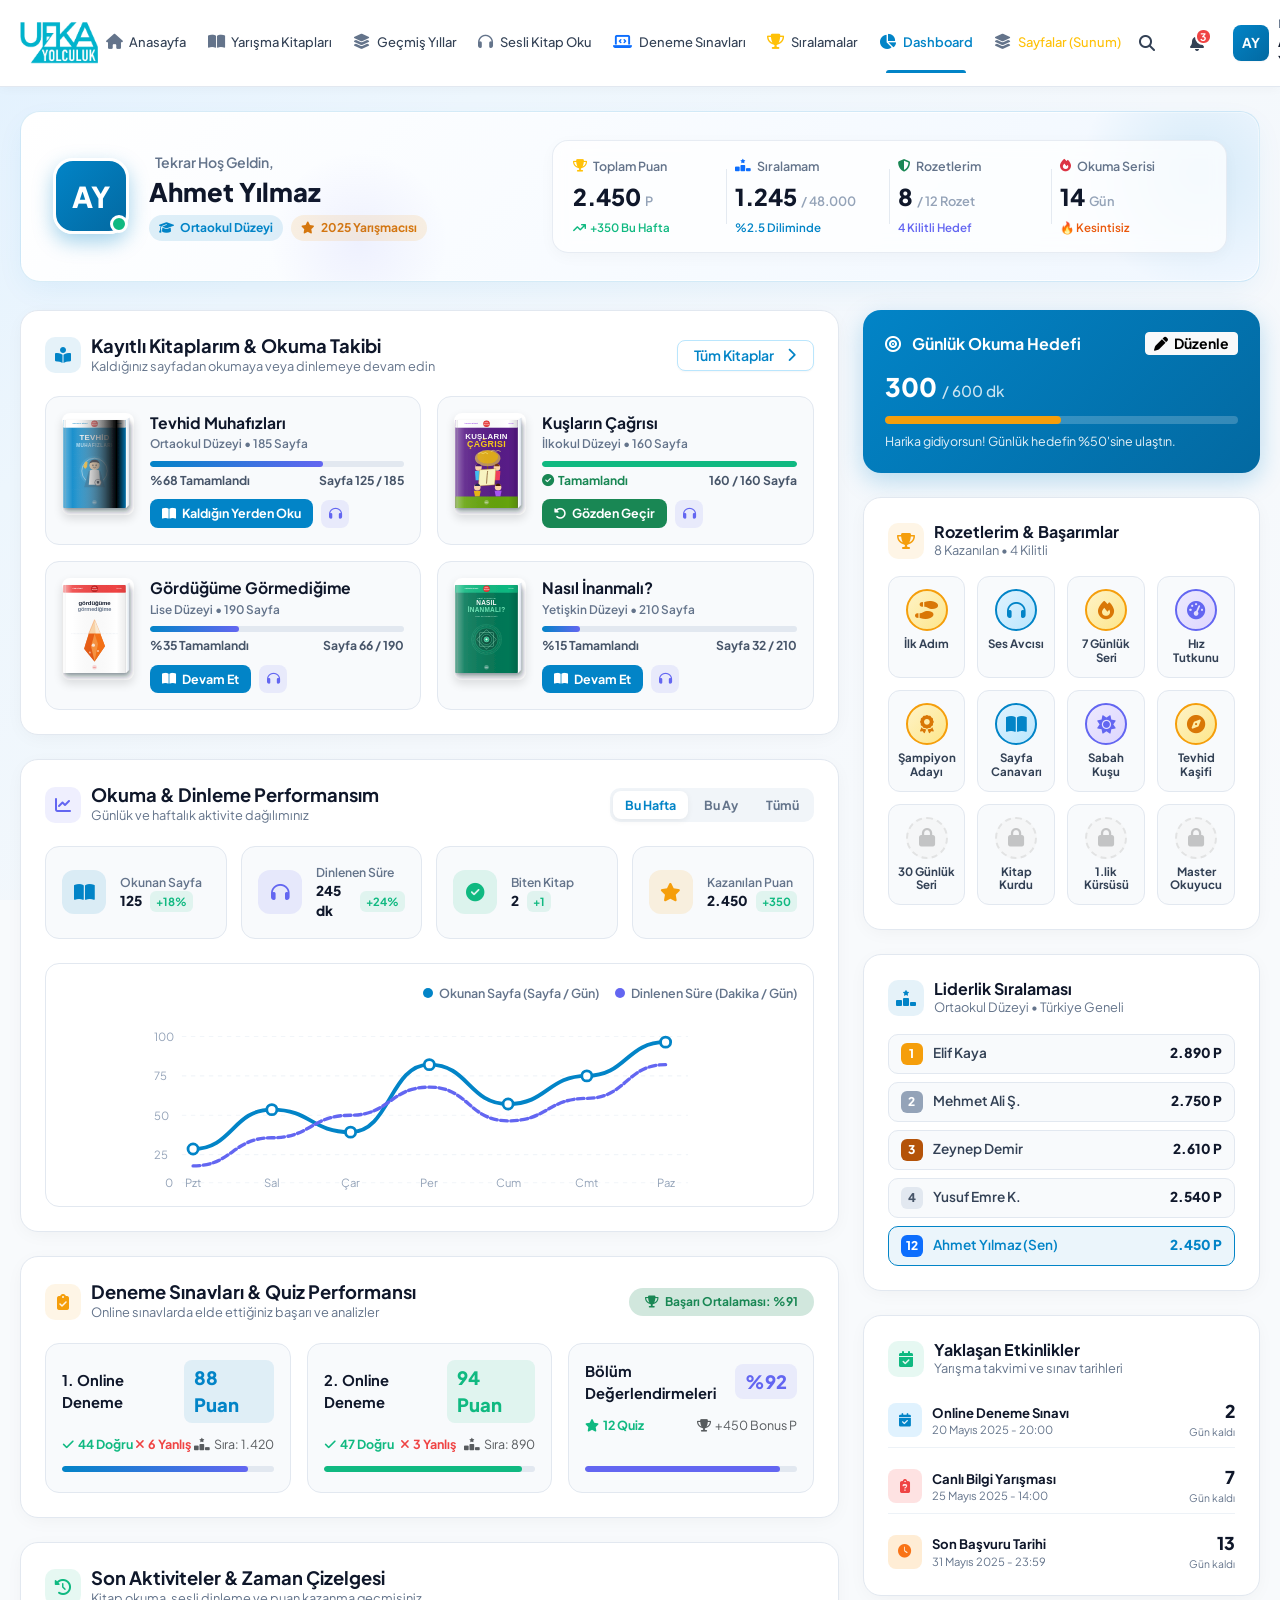
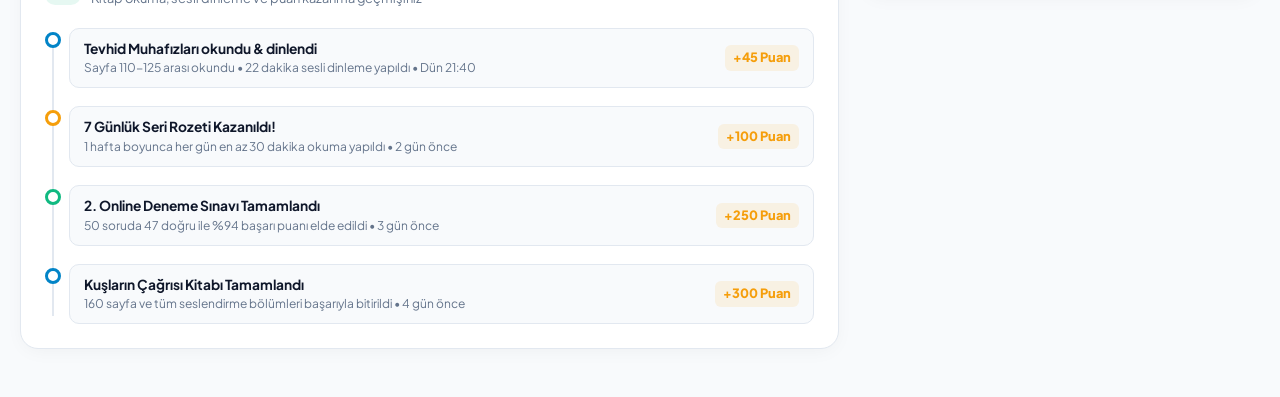
==== commit d86c49a9: "feat: Header menü standardizasyonu ve cross-subdomain AuthFilter/Session entegrasyonu" ====
--- a/dashboard.html
+++ b/dashboard.html
@@ -34,7 +34,7 @@
   <header class="portal-navbar">
     <div class="container-portal">
       <div class="d-flex align-items-center justify-content-between">
-
+        
         <!-- Sol: Logo -->
         <a href="home.html" class="brand-logo-wrap" title="Ufka Yolculuk Anasayfa">
           <img src="assets/images/logo.png" alt="Ufka Yolculuk Logo" class="brand-logo-img">
@@ -56,9 +56,27 @@
               </a>
             </li>
             <li class="nav-menu-item">
+              <a href="kitaplar.html?year=archive" class="nav-link-custom">
+                <i class="fa-solid fa-layer-group"></i>
+                <span>Geçmiş Yıllar</span>
+              </a>
+            </li>
+            <li class="nav-menu-item">
               <a href="kitap-oku.html?book=tevhid-muhafizlari&page=5" class="nav-link-custom">
                 <i class="fa-solid fa-headphones"></i>
                 <span>Sesli Kitap Oku</span>
+              </a>
+            </li>
+            <li class="nav-menu-item">
+              <a href="deneme-sinavlari.html" class="nav-link-custom">
+                <i class="fa-solid fa-laptop-code text-primary"></i>
+                <span>Deneme Sınavları</span>
+              </a>
+            </li>
+            <li class="nav-menu-item">
+              <a href="siralamalar.html" class="nav-link-custom">
+                <i class="fa-solid fa-trophy text-warning"></i>
+                <span>Sıralamalar</span>
               </a>
             </li>
             <li class="nav-menu-item">
@@ -78,18 +96,18 @@
 
         <!-- Sağ: Arama, Bildirim ve Kullanıcı Dropdown Menüleri -->
         <div class="nav-actions">
-          <button type="button" class="icon-action-btn" id="navSearchTrigger" title="Arama Yap (Ctrl+K)" aria-expanded="false">
+          <button type="button" class="icon-action-btn" id="navSearchTrigger" title="Arama Yap">
             <i class="fa-solid fa-magnifying-glass"></i>
           </button>
 
-          <!-- Bildirimler Açılır Menüsü -->
+          <!-- 1. Bildirimler Açılır Menüsü (Dropdown) -->
           <div class="nav-dropdown-wrapper" id="notifDropdownWrap">
-            <button type="button" class="icon-action-btn" id="notificationBtn" title="Bildirimler"
-              aria-expanded="false">
+            <button type="button" class="icon-action-btn" id="notificationBtn" title="Bildirimler" aria-expanded="false">
               <i class="fa-solid fa-bell"></i>
               <span class="notification-badge" id="notifCountBadge">3</span>
             </button>
-
+            
+            <!-- Bildirim Açılır Kartı -->
             <div class="portal-popover-menu notif-popover-menu" id="notifDropdownMenu">
               <div class="popover-header">
                 <div class="d-flex align-items-center gap-2">
@@ -98,39 +116,42 @@
                 </div>
                 <button type="button" class="btn-popover-text" id="markAllNotifsRead">Tümünü Okundu Say</button>
               </div>
-
+              
               <div class="popover-body-scroll">
+                <!-- Bildirim 1 -->
                 <div class="notif-item-row unread">
                   <div class="notif-item-icon bg-primary-subtle text-primary">
                     <i class="fa-solid fa-headphones"></i>
                   </div>
                   <div class="notif-item-content">
                     <div class="notif-item-title">Yeni Sesli Kitap Eklendi</div>
-                    <div class="notif-item-text">"Tevhid Muhafızları" 163MB tam sesli okuması hazırlandı.</div>
+                    <div class="notif-item-text">"Nasıl İnanmalı?" sesli dinleme bölümü aktif edildi.</div>
                     <div class="notif-item-time"><i class="fa-regular fa-clock me-1"></i>10 dakika önce</div>
                   </div>
                   <div class="notif-unread-dot"></div>
                 </div>
 
+                <!-- Bildirim 2 -->
                 <div class="notif-item-row unread">
                   <div class="notif-item-icon bg-warning-subtle text-warning">
                     <i class="fa-solid fa-trophy"></i>
                   </div>
                   <div class="notif-item-content">
                     <div class="notif-item-title">Tebrikler! Rozet Kazandınız</div>
-                    <div class="notif-item-text">7 Günlük Okuma Serisi tamamlandı (+100 Puan).</div>
+                    <div class="notif-item-text">Günlük okuma hedefini tamamlayarak 50 bonus puan kazandınız.</div>
                     <div class="notif-item-time"><i class="fa-regular fa-clock me-1"></i>2 saat önce</div>
                   </div>
                   <div class="notif-unread-dot"></div>
                 </div>
 
+                <!-- Bildirim 3 -->
                 <div class="notif-item-row unread">
                   <div class="notif-item-icon bg-success-subtle text-success">
                     <i class="fa-solid fa-calendar-check"></i>
                   </div>
                   <div class="notif-item-content">
                     <div class="notif-item-title">Deneme Sınavı Hatırlatması</div>
-                    <div class="notif-item-text">Online deneme sınavına 2 gün kaldı!</div>
+                    <div class="notif-item-text">Online deneme sınavına 2 gün kaldı. Hazırlıklarını gözden geçir!</div>
                     <div class="notif-item-time"><i class="fa-regular fa-clock me-1"></i>1 gün önce</div>
                   </div>
                   <div class="notif-unread-dot"></div>
@@ -146,10 +167,9 @@
             </div>
           </div>
 
-          <!-- Kullanıcı Profil Menüsü -->
+          <!-- 2. Kullanıcı Profil Açılır Menüsü (Dropdown) -->
           <div class="nav-dropdown-wrapper" id="userProfileDropdownWrap">
-            <button type="button" class="user-nav-dropdown cursor-pointer" id="userNavDropdownBtn"
-              title="Kullanıcı Menüsü" aria-expanded="false">
+            <button type="button" class="user-nav-dropdown cursor-pointer" id="userNavDropdownBtn" title="Kullanıcı Menüsü" aria-expanded="false">
               <div class="user-initial-avatar" title="Ahmet Yılmaz">AY</div>
               <div class="user-nav-text d-none d-sm-block">
                 <span class="user-nav-greeting">Merhaba,</span>
@@ -158,16 +178,14 @@
               <i class="fa-solid fa-chevron-down user-nav-chevron ms-1 d-none d-sm-inline-block"></i>
             </button>
 
+            <!-- Profil Açılır Kartı -->
             <div class="portal-popover-menu profile-popover-menu" id="userProfileDropdownMenu">
               <div class="profile-popover-header">
-                <div class="user-avatar-large user-initial-avatar"
-                  style="width: 44px; height: 44px; min-width: 44px; font-size: 1rem; background: linear-gradient(135deg, #0284c7 0%, #0369a1 100%);">
-                  AY</div>
+                <div class="user-avatar-large user-initial-avatar" style="width: 44px; height: 44px; min-width: 44px; font-size: 1rem; background: linear-gradient(135deg, #0284c7 0%, #0369a1 100%);">AY</div>
                 <div class="profile-popover-user-info">
                   <div class="profile-popover-name">Ahmet Yılmaz</div>
                   <div class="profile-popover-email">ahmet.yilmaz@ufkayolculuk.com</div>
-                  <span class="badge bg-primary-subtle text-primary rounded-pill mt-1"
-                    style="font-size: 0.65rem; font-weight: 700; padding: 0.2rem 0.55rem;">Katılımcı (2025)</span>
+                  <span class="badge bg-primary-subtle text-primary rounded-pill mt-1" style="font-size: 0.65rem; font-weight: 700; padding: 0.2rem 0.55rem;">Katılımcı (2025)</span>
                 </div>
               </div>
 
@@ -178,19 +196,22 @@
                   <i class="fa-solid fa-chart-pie menu-icon text-primary"></i>
                   <span>İstatistiklerim & Dashboard</span>
                 </a>
-                <a href="#rozetler" class="profile-menu-item">
+                <a href="dashboard.html#rozetler" class="profile-menu-item">
                   <i class="fa-solid fa-trophy menu-icon text-warning"></i>
                   <span>Puanlarım & Rozetlerim</span>
-                  <span class="badge bg-warning-subtle text-dark ms-auto"
-                    style="font-size: 0.68rem; font-weight: 700;">2.450 P</span>
+                  <span class="badge bg-warning-subtle text-dark ms-auto" style="font-size: 0.68rem; font-weight: 700;">2.450 P</span>
                 </a>
-                <a href="index.html#kitaplar" class="profile-menu-item">
+                <a href="kitaplar.html" class="profile-menu-item">
                   <i class="fa-solid fa-bookmark menu-icon text-primary"></i>
-                  <span>Kayıtlı Kitaplar</span>
+                  <span>Yarışma Kitapları</span>
                 </a>
-                <a href="#" class="profile-menu-item">
-                  <i class="fa-solid fa-gear menu-icon"></i>
-                  <span>Hesap Ayarları</span>
+                <a href="siralamalar.html" class="profile-menu-item">
+                  <i class="fa-solid fa-trophy menu-icon text-warning"></i>
+                  <span>Başarı Sıralamaları</span>
+                </a>
+                <a href="index.html" class="profile-menu-item">
+                  <i class="fa-solid fa-layer-group menu-icon text-info"></i>
+                  <span>Tüm Sayfalar (Sunum)</span>
                 </a>
               </div>
 
@@ -203,6 +224,10 @@
             </div>
           </div>
 
+          <!-- Mobil Menü Butonu -->
+          <button type="button" class="icon-action-btn d-lg-none" id="mobileMenuToggle" title="Menü">
+            <i class="fa-solid fa-bars"></i>
+          </button>
         </div>
 
       </div>
@@ -1112,6 +1137,44 @@
   </div>
 
 
+  <!-- Mobil Menü Çekmecesi -->
+  <div class="custom-modal-backdrop" id="mobileNavDrawer">
+    <div class="custom-modal-card" style="margin-top: 0; align-self: flex-start; border-radius: 0 0 20px 20px;">
+      <div class="modal-header-custom">
+        <img src="assets/images/logo.png" alt="Ufka Yolculuk" style="height: 32px;">
+        <button type="button" class="modal-close-btn" id="closeMobileNav">
+          <i class="fa-solid fa-xmark"></i>
+        </button>
+      </div>
+      <ul class="nav flex-column gap-2 mt-3">
+        <li class="nav-item">
+          <a class="nav-link text-dark" href="home.html"><i class="fa-solid fa-house me-2"></i> Anasayfa</a>
+        </li>
+        <li class="nav-item">
+          <a class="nav-link text-dark" href="kitaplar.html"><i class="fa-solid fa-book-open me-2"></i> Yarışma Kitapları</a>
+        </li>
+        <li class="nav-item">
+          <a class="nav-link text-dark" href="kitaplar.html?year=archive"><i class="fa-solid fa-layer-group me-2"></i> Geçmiş Yıllar</a>
+        </li>
+        <li class="nav-item">
+          <a class="nav-link text-dark" href="kitap-oku.html?book=tevhid-muhafizlari&page=5"><i class="fa-solid fa-headphones me-2"></i> Sesli Kitap Oku</a>
+        </li>
+        <li class="nav-item">
+          <a class="nav-link text-dark" href="deneme-sinavlari.html"><i class="fa-solid fa-laptop-code me-2 text-primary"></i> Deneme Sınavları</a>
+        </li>
+        <li class="nav-item">
+          <a class="nav-link text-dark" href="siralamalar.html"><i class="fa-solid fa-trophy me-2 text-warning"></i> Sıralamalar</a>
+        </li>
+        <li class="nav-item">
+          <a class="nav-link text-primary fw-bold" href="dashboard.html"><i class="fa-solid fa-chart-pie me-2"></i> Dashboard</a>
+        </li>
+        <li class="nav-item">
+          <a class="nav-link text-dark" href="index.html"><i class="fa-solid fa-layer-group me-2"></i> Tüm Sayfalar (Sunum)</a>
+        </li>
+      </ul>
+    </div>
+  </div>
+
   <!-- Bootstrap JS (Yerel) -->
   <script src="assets/js/bootstrap.bundle.min.js"></script>
   <script src="assets/js/header-search.js?v=4.0"></script>
--- a/assets/css/style.css
+++ b/assets/css/style.css
@@ -193,23 +193,36 @@
 .nav-menu-list {
   display: flex;
   align-items: center;
-  gap: 0.5rem;
+  gap: 0.45rem;
   margin: 0;
   padding: 0;
   list-style: none;
+  white-space: nowrap;
 }
 
 .nav-menu-item .nav-link-custom {
   display: flex;
   align-items: center;
-  gap: 0.45rem;
-  padding: 0.5rem 0.50rem;
+  gap: 0.4rem;
+  padding: 0.5rem 0.45rem;
   font-size: 0.81rem;
   font-weight: 500;
   color: var(--text-slate);
   border-radius: var(--radius-sm);
   position: relative;
   transition: all 0.2s ease;
+  white-space: nowrap;
+}
+
+@media (min-width: 992px) and (max-width: 1260px) {
+  .nav-menu-list {
+    gap: 0.2rem;
+  }
+  .nav-menu-item .nav-link-custom {
+    padding: 0.42rem 0.32rem;
+    font-size: 0.76rem;
+    gap: 0.3rem;
+  }
 }
 
 .nav-menu-item .nav-link-custom i {
